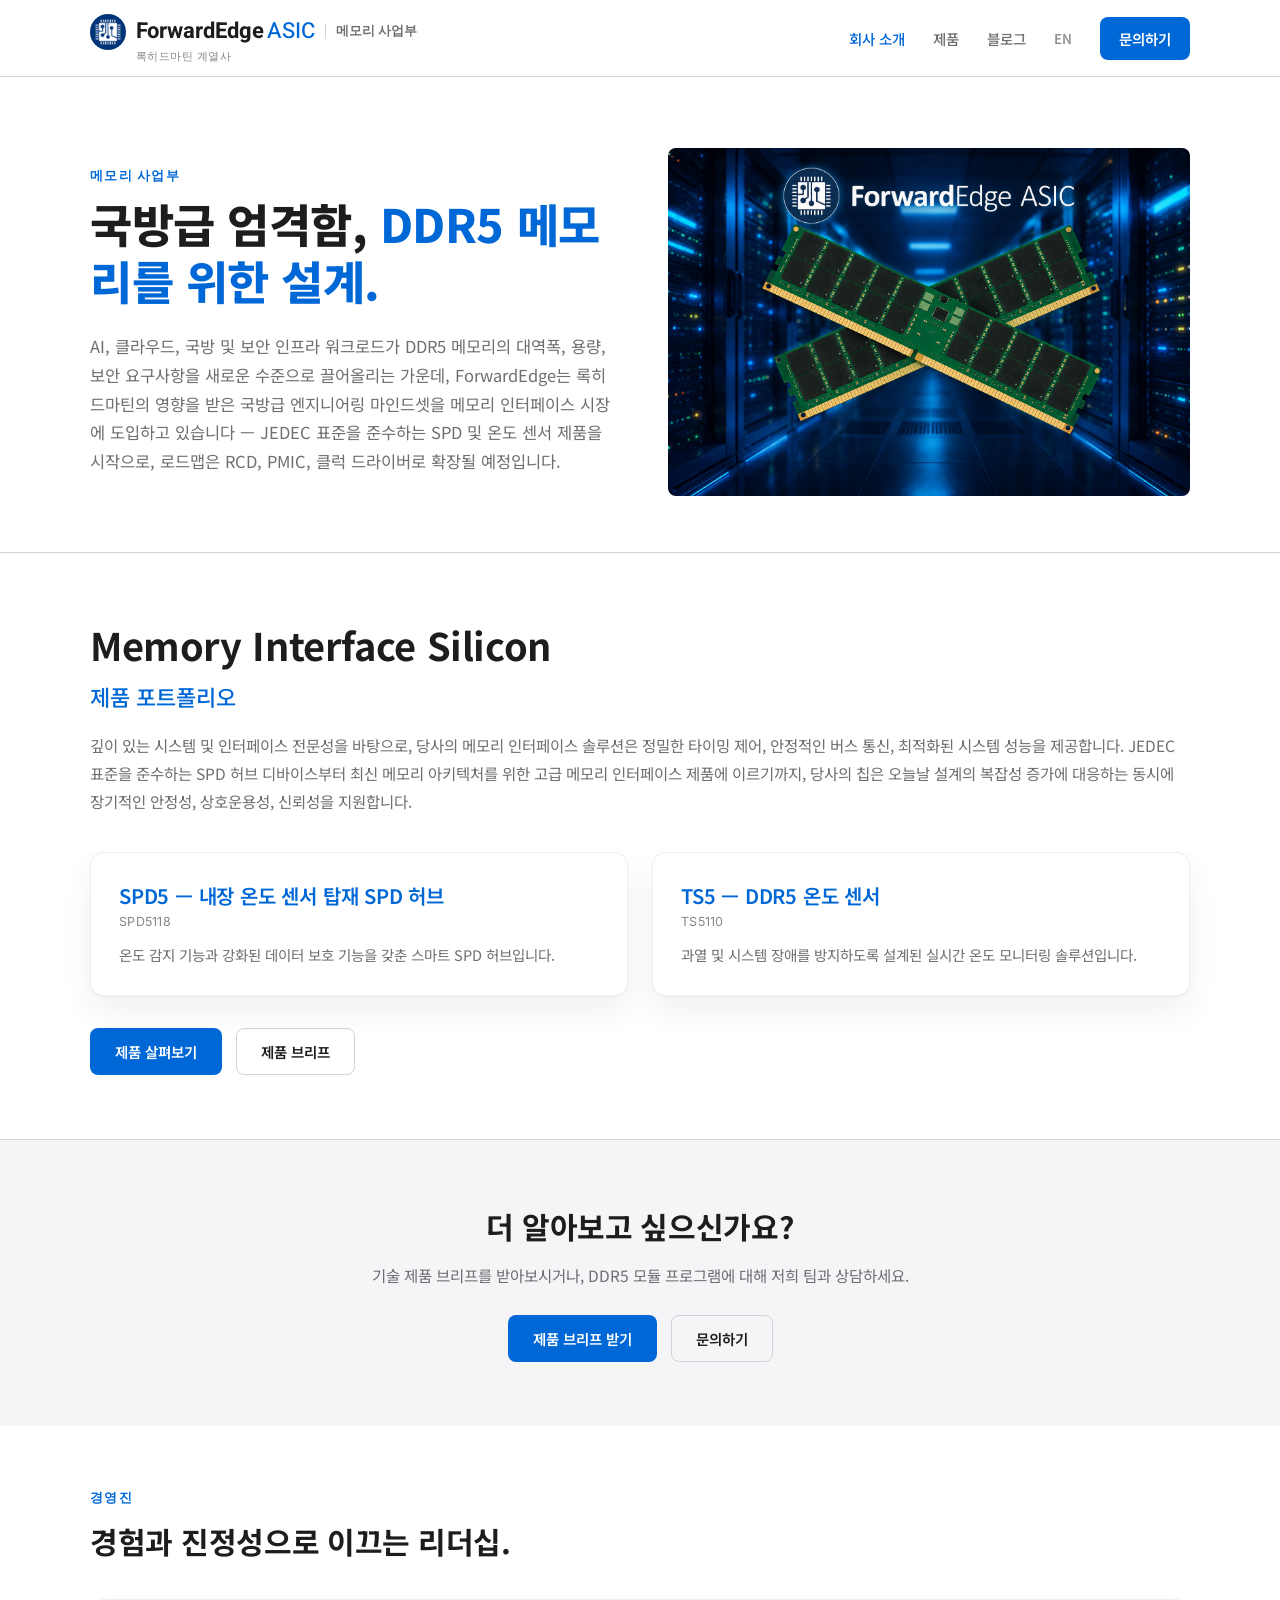
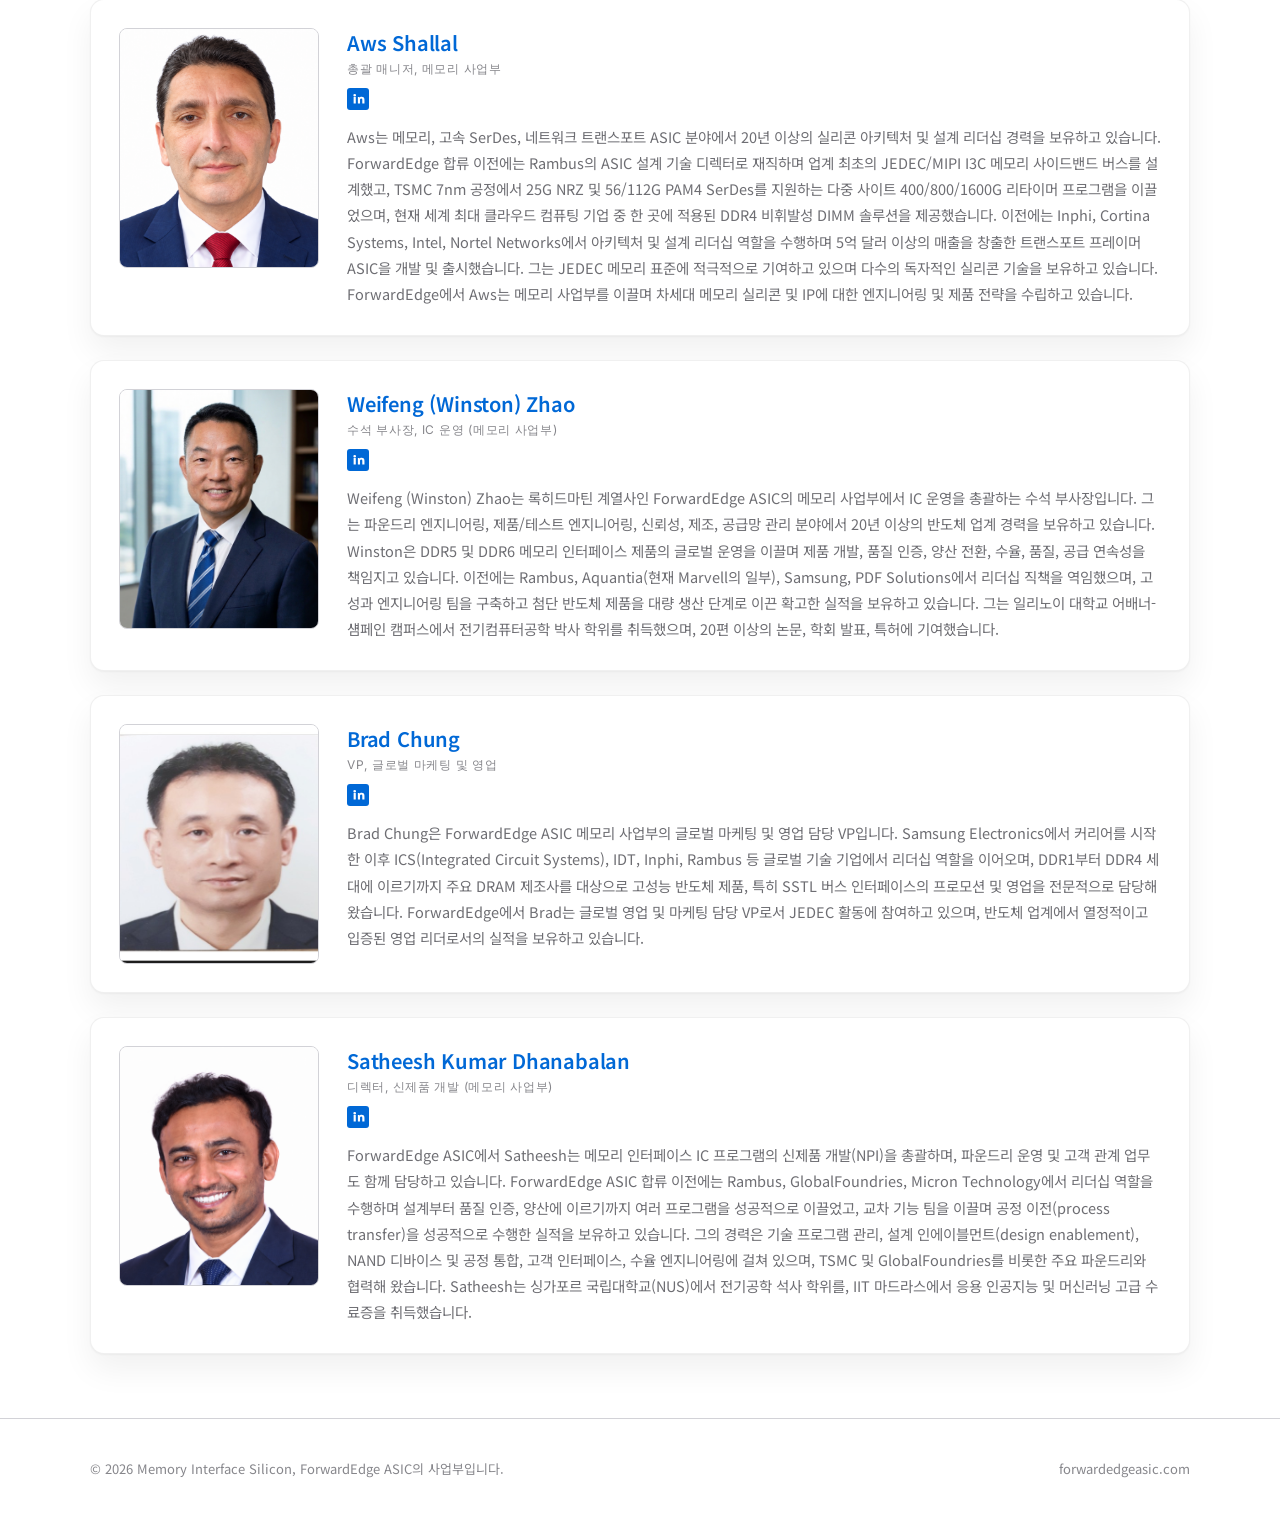
==== ko/index.html @ 0999d866 "Add files via upload" ====
<!DOCTYPE html>
<html lang="ko">
<head>
<meta charset="UTF-8">
<meta name="viewport" content="width=device-width, initial-scale=1.0">
<title>ForwardEdge ASIC — DDR5 메모리 인터페이스 실리콘</title>
<link rel="preconnect" href="https://fonts.googleapis.com">
<link rel="preconnect" href="https://fonts.gstatic.com" crossorigin>
<link href="https://fonts.googleapis.com/css2?family=Inter:wght@400;500;600;700;800&family=Heebo:wght@500;700&family=Noto+Sans+KR:wght@400;500;600;700;800&display=swap" rel="stylesheet">
<link rel="icon" type="image/png" href="../assets/img/fea-logo.png">
<link rel="stylesheet" href="../assets/css/style.css">
</head>
<body>

<header class="site-header">
  <div class="container">
    <div class="brand">
      <div class="brand-row">
        <a href="https://forwardedgeasic.com/" class="brand-link" target="_blank" rel="noopener">
          <img src="../assets/img/fea-logo.png" alt="ForwardEdge ASIC">
          <span class="brand-name"><span class="fw">ForwardEdge</span><span class="asic">ASIC</span></span>
        </a>
        <span class="brand-division">메모리 사업부</span>
      </div>
      <span class="brand-tag">록히드마틴 계열사</span>
    </div>
    <nav class="nav-desktop">
      <a href="index.html" class="active">회사 소개</a>
      <a href="products.html">제품</a>
      <a href="blogs.html">블로그</a>
      <a href="../index.html" style="color: var(--text-faint); font-size: 13.5px;">EN</a>
      <a href="contact.html" class="btn btn-primary" style="padding:10px 18px;">문의하기</a>
    </nav>
    <button class="nav-toggle" aria-label="Toggle menu">
      <svg width="20" height="20" viewBox="0 0 24 24" fill="none" stroke="currentColor" stroke-width="2" stroke-linecap="round" stroke-linejoin="round"><path d="M4 7h16M4 12h16M4 17h16"></path></svg>
    </button>
  </div>
  <div class="nav-mobile-panel">
    <a href="index.html" class="nav-mobile-link">회사 소개</a>
    <a href="products.html" class="nav-mobile-link">제품</a>
    <a href="blogs.html" class="nav-mobile-link">블로그</a>
    <a href="../index.html" class="nav-mobile-link">EN</a>
    <a href="contact.html" class="btn btn-primary" style="margin-top:14px; justify-content:center;">문의하기</a>
  </div>
</header>
<div class="header-spacer"></div>

<section class="hero-dotgrid" style="padding: 72px 0 56px; border-bottom: 1px solid var(--border);">
  <div class="container two-col" style="align-items: center;">
    <div>
      <div class="eyebrow">메모리 사업부</div>
      <h1 style="font-size: clamp(32px, 4.4vw, 46px); line-height: 1.25; font-weight: 800; margin-top: 10px;">국방급 엄격함, <span style="color: var(--accent);">DDR5 메모리를 위한 설계.</span></h1>
      <p style="margin-top: 22px; font-size: 16.5px; line-height: 1.75; color: var(--text-dim);">
        AI, 클라우드, 국방 및 보안 인프라 워크로드가 DDR5 메모리의 대역폭, 용량, 보안 요구사항을 새로운 수준으로 끌어올리는 가운데, ForwardEdge는 록히드마틴의 영향을 받은 국방급 엔지니어링 마인드셋을 메모리 인터페이스 시장에 도입하고 있습니다 — JEDEC 표준을 준수하는 SPD 및 온도 센서 제품을 시작으로, 로드맵은 RCD, PMIC, 클럭 드라이버로 확장될 예정입니다.
      </p>
    </div>
    <div style="display: flex; justify-content: center;">
      <img src="../assets/img/home-hero.png" alt="ForwardEdge ASIC DDR5 RDIMM 메모리 모듈" style="width: 100%; max-height: 380px; object-fit: contain; border-radius: 8px;">
    </div>
  </div>
</section>

<section style="padding: 64px 0; border-bottom: 1px solid var(--border);">
  <div class="container">
    <h2 style="font-size: clamp(28px, 3.6vw, 38px); font-weight: 700;">Memory Interface Silicon</h2>
    <div style="margin-top: 8px; font-size: 22px; font-weight: 500; color: var(--accent);">제품 포트폴리오</div>
    <p style="margin-top: 20px; font-size: 15.5px; line-height: 1.8; color: var(--text-dim);">
      깊이 있는 시스템 및 인터페이스 전문성을 바탕으로, 당사의 메모리 인터페이스 솔루션은 정밀한 타이밍 제어, 안정적인 버스 통신, 최적화된 시스템 성능을 제공합니다. JEDEC 표준을 준수하는 SPD 허브 디바이스부터 최신 메모리 아키텍처를 위한 고급 메모리 인터페이스 제품에 이르기까지, 당사의 칩은 오늘날 설계의 복잡성 증가에 대응하는 동시에 장기적인 안정성, 상호운용성, 신뢰성을 지원합니다.
    </p>

    <div style="display: grid; grid-template-columns: repeat(auto-fit, minmax(min(360px, 100%), 1fr)); gap: 24px; margin-top: 36px;">
      <div class="card card-hover reveal" style="overflow: hidden; display: flex; flex-direction: column;">
        <div style="padding: 28px; display: flex; flex-direction: column; flex-grow: 1;">
          <h3 style="font-size: 20px; font-weight: 600;"><a href="spd5.html" class="table-link">SPD5 — 내장 온도 센서 탑재 SPD 허브</a></h3>
          <span class="mono" style="font-size: 12.5px; color: var(--text-faint); margin-top: 4px;">SPD5118</span>
          <p style="margin-top: 14px; font-size: 14.5px; line-height: 1.7; color: var(--text-dim);">온도 감지 기능과 강화된 데이터 보호 기능을 갖춘 스마트 SPD 허브입니다.</p>
        </div>
      </div>
      <div class="card card-hover reveal" style="overflow: hidden; display: flex; flex-direction: column;">
        <div style="padding: 28px; display: flex; flex-direction: column; flex-grow: 1;">
          <h3 style="font-size: 20px; font-weight: 600;"><a href="ts5.html" class="table-link">TS5 — DDR5 온도 센서</a></h3>
          <span class="mono" style="font-size: 12.5px; color: var(--text-faint); margin-top: 4px;">TS5110</span>
          <p style="margin-top: 14px; font-size: 14.5px; line-height: 1.7; color: var(--text-dim);">과열 및 시스템 장애를 방지하도록 설계된 실시간 온도 모니터링 솔루션입니다.</p>
        </div>
      </div>
    </div>

    <div style="display: flex; gap: 14px; margin-top: 32px; flex-wrap: wrap;">
      <a href="products.html" class="btn btn-primary">제품 살펴보기</a>
      <a href="contact.html#brief" class="btn btn-ghost">제품 브리프</a>
    </div>
  </div>
</section>

<section style="padding: 64px 0; background: var(--bg-soft);">
  <div class="container reveal" style="text-align: center; max-width: 620px; margin: 0 auto;">
    <h2 style="font-size: clamp(24px, 3vw, 30px);">더 알아보고 싶으신가요?</h2>
    <p style="margin-top: 14px; font-size: 15.5px; line-height: 1.7; color: var(--text-dim);">기술 제품 브리프를 받아보시거나, DDR5 모듈 프로그램에 대해 저희 팀과 상담하세요.</p>
    <div style="display: flex; gap: 14px; margin-top: 26px; justify-content: center; flex-wrap: wrap;">
      <a href="contact.html#brief" class="btn btn-primary">제품 브리프 받기</a>
      <a href="contact.html" class="btn btn-ghost">문의하기</a>
    </div>
  </div>
</section>

<section style="padding: 64px 0;">
  <div class="container">
    <div class="eyebrow">경영진</div>
    <h2 style="font-size: clamp(24px, 3vw, 30px); margin-top: 12px;">경험과 진정성으로 이끄는 리더십.</h2>

    <div style="display: flex; flex-direction: column; gap: 24px; margin-top: 36px;">

      <div class="card reveal leader-card" style="padding: 28px;">
        <div class="leader-photo" style="border-radius: 8px; overflow: hidden; background: var(--bg-soft); border: 1px solid var(--border);">
          <img src="../assets/img/leader-aws-shallal.png" alt="Aws Shallal" style="width: 100%; height: 100%; object-fit: cover; display: block;">
        </div>
        <div>
          <h3 style="font-size: 20px; font-weight: 600; color: var(--accent);">Aws Shallal</h3>
          <div class="mono" style="margin-top: 4px; font-size: 12px; text-transform: uppercase; letter-spacing: 0.06em; color: var(--text-faint);">총괄 매니저, 메모리 사업부</div>
          <a href="https://www.linkedin.com/in/aws-shallal/" target="_blank" rel="noopener" aria-label="LinkedIn" style="display: inline-flex; align-items: center; justify-content: center; width: 22px; height: 22px; margin-top: 10px; background: var(--accent); border-radius: 3px; color: #fff;">
            <svg width="13" height="13" viewBox="0 0 24 24" fill="currentColor"><path d="M4.98 3.5a2.5 2.5 0 1 1 0 5 2.5 2.5 0 0 1 0-5ZM3 9h4v12H3V9Zm7 0h3.8v1.64h.05c.53-1 1.83-2.05 3.77-2.05C21.7 8.59 23 10.9 23 14.34V21h-4v-5.8c0-1.38-.02-3.16-1.93-3.16-1.93 0-2.23 1.5-2.23 3.06V21h-4V9Z"></path></svg>
          </a>
          <p style="margin-top: 14px; font-size: 14.5px; line-height: 1.8; color: var(--text-dim);">Aws는 메모리, 고속 SerDes, 네트워크 트랜스포트 ASIC 분야에서 20년 이상의 실리콘 아키텍처 및 설계 리더십 경력을 보유하고 있습니다. ForwardEdge 합류 이전에는 Rambus의 ASIC 설계 기술 디렉터로 재직하며 업계 최초의 JEDEC/MIPI I3C 메모리 사이드밴드 버스를 설계했고, TSMC 7nm 공정에서 25G NRZ 및 56/112G PAM4 SerDes를 지원하는 다중 사이트 400/800/1600G 리타이머 프로그램을 이끌었으며, 현재 세계 최대 클라우드 컴퓨팅 기업 중 한 곳에 적용된 DDR4 비휘발성 DIMM 솔루션을 제공했습니다. 이전에는 Inphi, Cortina Systems, Intel, Nortel Networks에서 아키텍처 및 설계 리더십 역할을 수행하며 5억 달러 이상의 매출을 창출한 트랜스포트 프레이머 ASIC을 개발 및 출시했습니다. 그는 JEDEC 메모리 표준에 적극적으로 기여하고 있으며 다수의 독자적인 실리콘 기술을 보유하고 있습니다. ForwardEdge에서 Aws는 메모리 사업부를 이끌며 차세대 메모리 실리콘 및 IP에 대한 엔지니어링 및 제품 전략을 수립하고 있습니다.</p>
        </div>
      </div>

      <div class="card reveal leader-card" style="padding: 28px;">
        <div class="leader-photo" style="border-radius: 8px; overflow: hidden; background: var(--bg-soft); border: 1px solid var(--border);">
          <img src="../assets/img/leader-weifeng-zhao.jpg" alt="Weifeng (Winston) Zhao" style="width: 100%; height: 100%; object-fit: cover; display: block;">
        </div>
        <div>
          <h3 style="font-size: 20px; font-weight: 600; color: var(--accent);">Weifeng (Winston) Zhao</h3>
          <div class="mono" style="margin-top: 4px; font-size: 12px; text-transform: uppercase; letter-spacing: 0.06em; color: var(--text-faint);">수석 부사장, IC 운영 (메모리 사업부)</div>
          <a href="https://www.linkedin.com/in/weifeng-winston-zhao-phd-5a2a066/" target="_blank" rel="noopener" aria-label="LinkedIn" style="display: inline-flex; align-items: center; justify-content: center; width: 22px; height: 22px; margin-top: 10px; background: var(--accent); border-radius: 3px; color: #fff;">
            <svg width="13" height="13" viewBox="0 0 24 24" fill="currentColor"><path d="M4.98 3.5a2.5 2.5 0 1 1 0 5 2.5 2.5 0 0 1 0-5ZM3 9h4v12H3V9Zm7 0h3.8v1.64h.05c.53-1 1.83-2.05 3.77-2.05C21.7 8.59 23 10.9 23 14.34V21h-4v-5.8c0-1.38-.02-3.16-1.93-3.16-1.93 0-2.23 1.5-2.23 3.06V21h-4V9Z"></path></svg>
          </a>
          <p style="margin-top: 14px; font-size: 14.5px; line-height: 1.8; color: var(--text-dim);">Weifeng (Winston) Zhao는 록히드마틴 계열사인 ForwardEdge ASIC의 메모리 사업부에서 IC 운영을 총괄하는 수석 부사장입니다. 그는 파운드리 엔지니어링, 제품/테스트 엔지니어링, 신뢰성, 제조, 공급망 관리 분야에서 20년 이상의 반도체 업계 경력을 보유하고 있습니다. Winston은 DDR5 및 DDR6 메모리 인터페이스 제품의 글로벌 운영을 이끌며 제품 개발, 품질 인증, 양산 전환, 수율, 품질, 공급 연속성을 책임지고 있습니다. 이전에는 Rambus, Aquantia(현재 Marvell의 일부), Samsung, PDF Solutions에서 리더십 직책을 역임했으며, 고성과 엔지니어링 팀을 구축하고 첨단 반도체 제품을 대량 생산 단계로 이끈 확고한 실적을 보유하고 있습니다. 그는 일리노이 대학교 어배너-섐페인 캠퍼스에서 전기컴퓨터공학 박사 학위를 취득했으며, 20편 이상의 논문, 학회 발표, 특허에 기여했습니다.</p>
        </div>
      </div>

      <div class="card reveal leader-card" style="padding: 28px;">
        <div class="leader-photo" style="border-radius: 8px; overflow: hidden; background: var(--bg-soft); border: 1px solid var(--border);">
          <img src="../assets/img/leader-brad-chung.jpg" alt="Brad Chung" style="width: 100%; height: 100%; object-fit: cover; display: block;">
        </div>
        <div>
          <h3 style="font-size: 20px; font-weight: 600; color: var(--accent);">Brad Chung</h3>
          <div class="mono" style="margin-top: 4px; font-size: 12px; text-transform: uppercase; letter-spacing: 0.06em; color: var(--text-faint);">VP, 글로벌 마케팅 및 영업</div>
          <a href="#" aria-label="LinkedIn" style="display: inline-flex; align-items: center; justify-content: center; width: 22px; height: 22px; margin-top: 10px; background: var(--accent); border-radius: 3px; color: #fff;">
            <svg width="13" height="13" viewBox="0 0 24 24" fill="currentColor"><path d="M4.98 3.5a2.5 2.5 0 1 1 0 5 2.5 2.5 0 0 1 0-5ZM3 9h4v12H3V9Zm7 0h3.8v1.64h.05c.53-1 1.83-2.05 3.77-2.05C21.7 8.59 23 10.9 23 14.34V21h-4v-5.8c0-1.38-.02-3.16-1.93-3.16-1.93 0-2.23 1.5-2.23 3.06V21h-4V9Z"></path></svg>
          </a>
          <p style="margin-top: 14px; font-size: 14.5px; line-height: 1.8; color: var(--text-dim);">Brad Chung은 ForwardEdge ASIC 메모리 사업부의 글로벌 마케팅 및 영업 담당 VP입니다. Samsung Electronics에서 커리어를 시작한 이후 ICS(Integrated Circuit Systems), IDT, Inphi, Rambus 등 글로벌 기술 기업에서 리더십 역할을 이어오며, DDR1부터 DDR4 세대에 이르기까지 주요 DRAM 제조사를 대상으로 고성능 반도체 제품, 특히 SSTL 버스 인터페이스의 프로모션 및 영업을 전문적으로 담당해 왔습니다. ForwardEdge에서 Brad는 글로벌 영업 및 마케팅 담당 VP로서 JEDEC 활동에 참여하고 있으며, 반도체 업계에서 열정적이고 입증된 영업 리더로서의 실적을 보유하고 있습니다.</p>
        </div>
      </div>

      <div class="card reveal leader-card" style="padding: 28px;">
        <div class="leader-photo" style="border-radius: 8px; overflow: hidden; background: var(--bg-soft); border: 1px solid var(--border);">
          <img src="../assets/img/leader-satheesh-dhanabalan.png" alt="Satheesh Kumar Dhanabalan" style="width: 100%; height: 100%; object-fit: cover; display: block;">
        </div>
        <div>
          <h3 style="font-size: 20px; font-weight: 600; color: var(--accent);">Satheesh Kumar Dhanabalan</h3>
          <div class="mono" style="margin-top: 4px; font-size: 12px; text-transform: uppercase; letter-spacing: 0.06em; color: var(--text-faint);">디렉터, 신제품 개발 (메모리 사업부)</div>
          <a href="https://www.linkedin.com/in/satheeshkumar-dhanabalan-pmp-05179819/" target="_blank" rel="noopener" aria-label="LinkedIn" style="display: inline-flex; align-items: center; justify-content: center; width: 22px; height: 22px; margin-top: 10px; background: var(--accent); border-radius: 3px; color: #fff;">
            <svg width="13" height="13" viewBox="0 0 24 24" fill="currentColor"><path d="M4.98 3.5a2.5 2.5 0 1 1 0 5 2.5 2.5 0 0 1 0-5ZM3 9h4v12H3V9Zm7 0h3.8v1.64h.05c.53-1 1.83-2.05 3.77-2.05C21.7 8.59 23 10.9 23 14.34V21h-4v-5.8c0-1.38-.02-3.16-1.93-3.16-1.93 0-2.23 1.5-2.23 3.06V21h-4V9Z"></path></svg>
          </a>
          <p style="margin-top: 14px; font-size: 14.5px; line-height: 1.8; color: var(--text-dim);">ForwardEdge ASIC에서 Satheesh는 메모리 인터페이스 IC 프로그램의 신제품 개발(NPI)을 총괄하며, 파운드리 운영 및 고객 관계 업무도 함께 담당하고 있습니다. ForwardEdge ASIC 합류 이전에는 Rambus, GlobalFoundries, Micron Technology에서 리더십 역할을 수행하며 설계부터 품질 인증, 양산에 이르기까지 여러 프로그램을 성공적으로 이끌었고, 교차 기능 팀을 이끌며 공정 이전(process transfer)을 성공적으로 수행한 실적을 보유하고 있습니다. 그의 경력은 기술 프로그램 관리, 설계 인에이블먼트(design enablement), NAND 디바이스 및 공정 통합, 고객 인터페이스, 수율 엔지니어링에 걸쳐 있으며, TSMC 및 GlobalFoundries를 비롯한 주요 파운드리와 협력해 왔습니다. Satheesh는 싱가포르 국립대학교(NUS)에서 전기공학 석사 학위를, IIT 마드라스에서 응용 인공지능 및 머신러닝 고급 수료증을 취득했습니다.</p>
        </div>
      </div>

    </div>
  </div>
</section>

<footer class="site-footer">
  <div class="container">
    <span class="footer-fine">© 2026 Memory Interface Silicon, ForwardEdge ASIC의 사업부입니다.</span>
    <a href="https://forwardedgeasic.com/" class="footer-fine">forwardedgeasic.com</a>
  </div>
</footer>
<script src="../assets/js/main.js"></script>
</body>
</html>
---- assets/css/style.css ----
:root {
  --bg: #FFFFFF;
  --bg-soft: #F5F5F7;
  --surface: #FFFFFF;
  --surface-2: #F5F5F7;
  --border: #D2D2D7;
  --text: #1D1D1F;
  --text-dim: #6E6E73;
  --text-faint: #86868B;
  --accent: #0068D6;
  --accent-strong: #0051A8;
  --accent-ink: #FFFFFF;
  --warm: #B5541E;
  --header-height: 76px;
}

* { box-sizing: border-box; }

body {
  margin: 0;
  background: var(--bg);
  color: var(--text);
  font-family: 'Inter', system-ui, -apple-system, sans-serif;
  -webkit-font-smoothing: antialiased;
}

h1, h2, h3, h4 { font-family: 'Inter', system-ui, sans-serif; font-weight: 700; margin: 0; letter-spacing: -0.02em; }

/* Korean pages (html[lang="ko"]) swap in Noto Sans KR, which Inter doesn't cover */
html[lang="ko"] body { font-family: 'Noto Sans KR', 'Inter', system-ui, -apple-system, sans-serif; }
html[lang="ko"] h1, html[lang="ko"] h2, html[lang="ko"] h3, html[lang="ko"] h4 { font-family: 'Noto Sans KR', 'Inter', system-ui, sans-serif; letter-spacing: -0.01em; }
p { margin: 0; }
a { color: var(--accent); text-decoration: none; }
a:hover { color: var(--accent-strong); }
img { max-width: 100%; }

.mono { font-family: 'Inter', system-ui, sans-serif; letter-spacing: 0.02em; }
.container { max-width: 1180px; margin: 0 auto; padding: 0 clamp(20px, 4vw, 40px); }
section { position: relative; }
.eyebrow { font-family: 'Inter', system-ui, sans-serif; font-weight: 600; font-size: 12.5px; letter-spacing: 0.1em; text-transform: uppercase; color: var(--accent); }

.btn { display: inline-flex; align-items: center; gap: 8px; padding: 12px 24px; border-radius: 8px; font-size: 14.5px; font-weight: 600; cursor: pointer; border: 1px solid transparent; white-space: nowrap; transition: background-color 0.2s ease, color 0.2s ease, border-color 0.2s ease, transform 0.15s ease, box-shadow 0.2s ease; }
.btn:active { transform: scale(0.97); }
.btn-primary { background: var(--accent); color: var(--accent-ink); }
.btn-primary:hover { background: var(--accent-strong); color: var(--accent-ink); box-shadow: 0 6px 16px rgba(0, 104, 214, 0.25); }
.btn-ghost { background: transparent; color: var(--text); border-color: var(--border); }
.btn-ghost:hover { border-color: var(--accent); color: var(--accent); }
.icon-badge { display: flex; align-items: center; justify-content: center; width: 44px; height: 44px; border-radius: 8px; background: var(--surface-2); color: var(--accent); flex-shrink: 0; }
.table-link { color: var(--accent); font-weight: 600; transition: color 0.15s ease; }
.table-link:hover { color: var(--accent-strong); text-decoration: underline; }
.doc-placeholder { display: inline-flex; align-items: center; gap: 6px; font-size: 13px; color: var(--text-faint); }

/* Card surface — soft shadow instead of a flat border, for product cards, forms, panels */
.card {
  background: var(--surface);
  border: 1px solid rgba(0, 0, 0, 0.06);
  border-radius: 14px;
  box-shadow: 0 1px 2px rgba(0, 0, 0, 0.04), 0 16px 32px rgba(0, 0, 0, 0.06);
  transition: transform 0.25s ease, box-shadow 0.25s ease;
}
.card-hover:hover {
  transform: translateY(-4px);
  box-shadow: 0 4px 10px rgba(0, 0, 0, 0.05), 0 24px 48px rgba(0, 0, 0, 0.09);
}

/* Scroll-reveal */
/* .reveal elements are fully visible by default (fail-safe). Only when main.js successfully
   runs does it add .reveal-armed right before observing — that's what triggers the hide/reveal
   animation. If JS never loads or errors, content just stays visible instead of stuck at opacity:0. */
.reveal.reveal-armed { opacity: 0; transform: translateY(18px); transition: opacity 0.7s ease, transform 0.7s ease; }
.reveal.reveal-armed.is-visible { opacity: 1; transform: translateY(0); }

@media (prefers-reduced-motion: reduce) {
  .reveal { opacity: 1; transform: none; transition: none; }
  .btn, .card, .table-link, .nav-desktop a { transition: none; }
}

/* Header */
.site-header {
  position: fixed; top: 0; left: 0; right: 0; z-index: 50;
  background: rgba(255, 255, 255, 0.85);
  backdrop-filter: blur(10px);
  border-bottom: 1px solid var(--border);
}
.site-header .container { display: flex; align-items: center; justify-content: space-between; height: var(--header-height); gap: 24px; }
.brand { display: flex; flex-direction: column; line-height: 1.15; }
.brand-row { display: flex; align-items: center; gap: 10px; }
.brand-link { display: flex; align-items: center; gap: 10px; }
.brand-link img { width: 36px; height: 36px; border-radius: 50%; flex-shrink: 0; display: block; }
.brand-name { font-family: 'Heebo', sans-serif; font-size: 22px; }
.brand-name .fw { font-weight: 700; color: var(--text); }
.brand-name .asic { font-weight: 500; color: var(--accent); margin-left: 3px; }
.brand-division { font-family: 'Inter', sans-serif; font-weight: 600; font-size: 12.5px; color: var(--text-dim); padding-left: 10px; border-left: 1px solid var(--border); white-space: nowrap; }
.brand-tag { margin-left: 46px; font-family: 'Inter', sans-serif; font-weight: 500; font-size: 11px; color: var(--text-faint); letter-spacing: 0.04em; }

.nav-desktop { display: flex; align-items: center; gap: 28px; flex-wrap: wrap; }
.nav-desktop a:not(.btn) { color: var(--text-dim); font-size: 14.5px; font-weight: 500; transition: color 0.15s ease; }
.nav-desktop a.active:not(.btn) { color: var(--accent); }
.nav-desktop a:hover:not(.btn) { color: var(--accent); }

.nav-toggle { display: none; background: none; border: 1px solid var(--border); border-radius: 4px; padding: 8px; cursor: pointer; color: var(--text); align-items: center; justify-content: center; }
.nav-mobile-panel {
  display: none; position: absolute; top: var(--header-height); left: 0; right: 0;
  border-top: 1px solid var(--border); background: var(--bg);
  padding: 8px clamp(20px, 4vw, 40px) 20px; flex-direction: column; gap: 4px;
  box-shadow: 0 12px 24px rgba(0, 0, 0, 0.08);
  max-height: calc(100vh - 76px); overflow-y: auto;
}
.nav-mobile-panel.open { display: flex; }
.nav-mobile-link { color: var(--text-dim); font-size: 15px; font-weight: 500; padding: 12px 4px; border-bottom: 1px solid var(--border); display: block; }

@media (max-width: 760px) {
  .nav-desktop { display: none; }
  .nav-toggle { display: flex; }
}

.header-spacer { height: var(--header-height); }

/* Grids */
.two-col { display: grid; grid-template-columns: minmax(0, 1fr) minmax(0, 1fr); gap: 56px; }
.two-col-form { display: grid; grid-template-columns: minmax(0, 0.85fr) minmax(0, 1.15fr); gap: 56px; }
.field-row { display: grid; grid-template-columns: 1fr 1fr; gap: 16px; }
@media (max-width: 700px) {
  .two-col, .two-col-form, .field-row { grid-template-columns: 1fr; }
}

/* Forms */
.field { display: flex; flex-direction: column; gap: 6px; }
.field label { font-size: 13px; color: var(--text-faint); }
.field input, .field select, .field textarea {
  background: var(--bg-soft); border: 1px solid var(--border); border-radius: 8px;
  padding: 11px 14px; color: var(--text); font-family: inherit; font-size: 14px;
}
.checkbox-row { display: flex; align-items: flex-start; gap: 10px; font-size: 12.5px; color: var(--text-faint); line-height: 1.5; }

/* Footer */
.site-footer { border-top: 1px solid var(--border); padding: 40px 0; }
.site-footer .container { display: flex; justify-content: space-between; align-items: center; flex-wrap: wrap; gap: 16px; }
.footer-fine { font-size: 13px; color: var(--text-faint); }

/* Utility */
.hero-dotgrid {
  background: var(--bg);
}

/* Stats dashboard — flex-wrap so an incomplete last row centers instead of left-aligning */
.stats-grid {
  display: flex;
  flex-wrap: wrap;
  justify-content: center;
  gap: 16px;
}
.stat-tile {
  flex: 1 1 calc(25% - 12px);
  min-width: 200px;
  background: var(--surface);
  border: 1px solid rgba(0, 0, 0, 0.06);
  border-radius: 14px;
  box-shadow: 0 1px 2px rgba(0, 0, 0, 0.04), 0 12px 24px rgba(0, 0, 0, 0.05);
  padding: 28px 22px;
  text-align: center;
}
@media (max-width: 900px) {
  .stat-tile { flex-basis: calc(50% - 8px); }
}
@media (max-width: 480px) {
  .stat-tile { flex-basis: 100%; }
}
.stats-grid.cols-3 .stat-tile { flex-basis: calc(33.333% - 11px); }
@media (max-width: 900px) {
  .stats-grid.cols-3 .stat-tile { flex-basis: calc(50% - 8px); }
}
@media (max-width: 480px) {
  .stats-grid.cols-3 .stat-tile { flex-basis: 100%; }
}
.stats-grid.cols-2 .stat-tile { flex-basis: calc(50% - 8px); }
@media (max-width: 480px) {
  .stats-grid.cols-2 .stat-tile { flex-basis: 100%; }
}

/* Leadership bio cards — photo + text side by side, stacking on narrow screens */
.leader-card { display: grid; grid-template-columns: 200px 1fr; gap: 28px; align-items: start; }
.leader-photo { width: 200px; height: 240px; }
@media (max-width: 600px) {
  .leader-card { grid-template-columns: 1fr; }
  .leader-photo { width: 100%; height: 220px; }
}
.stat-tile.stat-highlight {
  background: var(--accent);
  border-color: var(--accent);
}
.stat-number {
  font-family: 'Inter', system-ui, sans-serif;
  font-weight: 800;
  font-size: clamp(28px, 3.2vw, 38px);
  letter-spacing: -0.02em;
  color: var(--accent);
  line-height: 1.1;
}
.stat-tile.stat-highlight .stat-number { color: var(--accent-ink); }
.stat-label {
  margin-top: 8px;
  font-size: 13.5px;
  line-height: 1.4;
  color: var(--text-dim);
}
.stat-tile.stat-highlight .stat-label { color: rgba(255, 255, 255, 0.88); }

/* Brand loop — stats take the spotlight one at a time, then dissolve into the logo, on repeat */
.brand-loop {
  position: relative;
  width: 100%;
  max-width: 420px;
  height: 240px;
  margin: 32px auto 0;
}
.loop-tile, .loop-logo, .loop-glow {
  position: absolute;
  top: 50%;
  left: 50%;
  opacity: 0;
}
.loop-tile {
  width: 240px;
  padding: 22px 18px;
  border-radius: 16px;
  text-align: center;
  color: #fff;
  box-shadow: 0 16px 32px rgba(0, 0, 0, 0.16);
  animation-duration: 14s;
  animation-iteration-count: infinite;
  animation-timing-function: linear;
}
.loop-tile .stat-number { color: #fff; }
.loop-tile .stat-label { color: rgba(255, 255, 255, 0.9); }
.loop-tile-1 { background: #0068D6; animation-name: loopTile1; }
.loop-tile-2 { background: #12A594; animation-name: loopTile2; }
.loop-tile-3 { background: #F0A030; animation-name: loopTile3; }
.loop-tile-4 { background: #8358E8; animation-name: loopTile4; }
.loop-tile-5 { background: #E85385; animation-name: loopTile5; }
.loop-tile-6 { background: #2F9E44; animation-name: loopTile6; }
.loop-tile-7 { background: #4C5FD9; animation-name: loopTile7; }
.loop-tile-8 { background: #E8763A; animation-name: loopTile8; }

.loop-glow {
  width: 140px;
  height: 140px;
  border-radius: 50%;
  background: radial-gradient(circle, var(--accent) 0%, transparent 70%);
  animation: loopGlow 14s linear infinite;
}
.loop-logo {
  width: 120px;
  height: 120px;
  animation: loopLogo 14s linear infinite;
}
.loop-logo img { width: 100%; height: 100%; border-radius: 50%; display: block; box-shadow: 0 10px 28px rgba(0, 0, 0, 0.18); }

/* 8 tiles + logo share the 14s cycle in equal ~11.11% slots */
@keyframes loopTile1 {
  0%      { opacity: 0; transform: translate(-50%, -50%) scale(0.7); }
  3%      { opacity: 1; transform: translate(-50%, -50%) scale(1.05); }
  6%      { opacity: 1; transform: translate(-50%, -50%) scale(1); }
  8.1%    { opacity: 1; transform: translate(-50%, -50%) scale(1); }
  11.11%  { opacity: 0; transform: translate(-50%, -50%) scale(0.8); }
  100%    { opacity: 0; transform: translate(-50%, -50%) scale(0.8); }
}
@keyframes loopTile2 {
  0%, 11.11% { opacity: 0; transform: translate(-50%, -50%) scale(0.7); }
  14.11%     { opacity: 1; transform: translate(-50%, -50%) scale(1.05); }
  17.11%     { opacity: 1; transform: translate(-50%, -50%) scale(1); }
  19.22%     { opacity: 1; transform: translate(-50%, -50%) scale(1); }
  22.22%     { opacity: 0; transform: translate(-50%, -50%) scale(0.8); }
  100%       { opacity: 0; transform: translate(-50%, -50%) scale(0.8); }
}
@keyframes loopTile3 {
  0%, 22.22% { opacity: 0; transform: translate(-50%, -50%) scale(0.7); }
  25.22%     { opacity: 1; transform: translate(-50%, -50%) scale(1.05); }
  28.22%     { opacity: 1; transform: translate(-50%, -50%) scale(1); }
  30.33%     { opacity: 1; transform: translate(-50%, -50%) scale(1); }
  33.33%     { opacity: 0; transform: translate(-50%, -50%) scale(0.8); }
  100%       { opacity: 0; transform: translate(-50%, -50%) scale(0.8); }
}
@keyframes loopTile4 {
  0%, 33.33% { opacity: 0; transform: translate(-50%, -50%) scale(0.7); }
  36.33%     { opacity: 1; transform: translate(-50%, -50%) scale(1.05); }
  39.33%     { opacity: 1; transform: translate(-50%, -50%) scale(1); }
  41.44%     { opacity: 1; transform: translate(-50%, -50%) scale(1); }
  44.44%     { opacity: 0; transform: translate(-50%, -50%) scale(0.8); }
  100%       { opacity: 0; transform: translate(-50%, -50%) scale(0.8); }
}
@keyframes loopTile5 {
  0%, 44.44% { opacity: 0; transform: translate(-50%, -50%) scale(0.7); }
  47.44%     { opacity: 1; transform: translate(-50%, -50%) scale(1.05); }
  50.44%     { opacity: 1; transform: translate(-50%, -50%) scale(1); }
  52.56%     { opacity: 1; transform: translate(-50%, -50%) scale(1); }
  55.56%     { opacity: 0; transform: translate(-50%, -50%) scale(0.8); }
  100%       { opacity: 0; transform: translate(-50%, -50%) scale(0.8); }
}
@keyframes loopTile6 {
  0%, 55.56% { opacity: 0; transform: translate(-50%, -50%) scale(0.7); }
  58.56%     { opacity: 1; transform: translate(-50%, -50%) scale(1.05); }
  61.56%     { opacity: 1; transform: translate(-50%, -50%) scale(1); }
  63.67%     { opacity: 1; transform: translate(-50%, -50%) scale(1); }
  66.67%     { opacity: 0; transform: translate(-50%, -50%) scale(0.8); }
  100%       { opacity: 0; transform: translate(-50%, -50%) scale(0.8); }
}
@keyframes loopTile7 {
  0%, 66.67% { opacity: 0; transform: translate(-50%, -50%) scale(0.7); }
  69.67%     { opacity: 1; transform: translate(-50%, -50%) scale(1.05); }
  72.67%     { opacity: 1; transform: translate(-50%, -50%) scale(1); }
  74.78%     { opacity: 1; transform: translate(-50%, -50%) scale(1); }
  77.78%     { opacity: 0; transform: translate(-50%, -50%) scale(0.8); }
  100%       { opacity: 0; transform: translate(-50%, -50%) scale(0.8); }
}
@keyframes loopTile8 {
  0%, 77.78% { opacity: 0; transform: translate(-50%, -50%) scale(0.7); }
  80.78%     { opacity: 1; transform: translate(-50%, -50%) scale(1.05); }
  83.78%     { opacity: 1; transform: translate(-50%, -50%) scale(1); }
  85.89%     { opacity: 1; transform: translate(-50%, -50%) scale(1); }
  88.89%     { opacity: 0; transform: translate(-50%, -50%) scale(0.8); }
  100%       { opacity: 0; transform: translate(-50%, -50%) scale(0.8); }
}
@keyframes loopLogo {
  0%, 88.89% { opacity: 0; transform: translate(-50%, -50%) scale(0.5); }
  92.89%     { opacity: 1; transform: translate(-50%, -50%) scale(1.15); }
  95.89%     { opacity: 1; transform: translate(-50%, -50%) scale(1); }
  98%        { opacity: 1; transform: translate(-50%, -50%) scale(1); }
  100%       { opacity: 0; transform: translate(-50%, -50%) scale(0.85); }
}
@keyframes loopGlow {
  0%, 88.89% { opacity: 0; transform: translate(-50%, -50%) scale(0.2); }
  91.89%     { opacity: 0.55; transform: translate(-50%, -50%) scale(1); }
  96%, 100%  { opacity: 0; transform: translate(-50%, -50%) scale(2.2); }
}

@media (prefers-reduced-motion: reduce) {
  .loop-tile, .loop-glow { display: none; }
  .loop-logo {
    opacity: 1;
    animation: none;
    transform: translate(-50%, -50%) scale(1);
  }
}
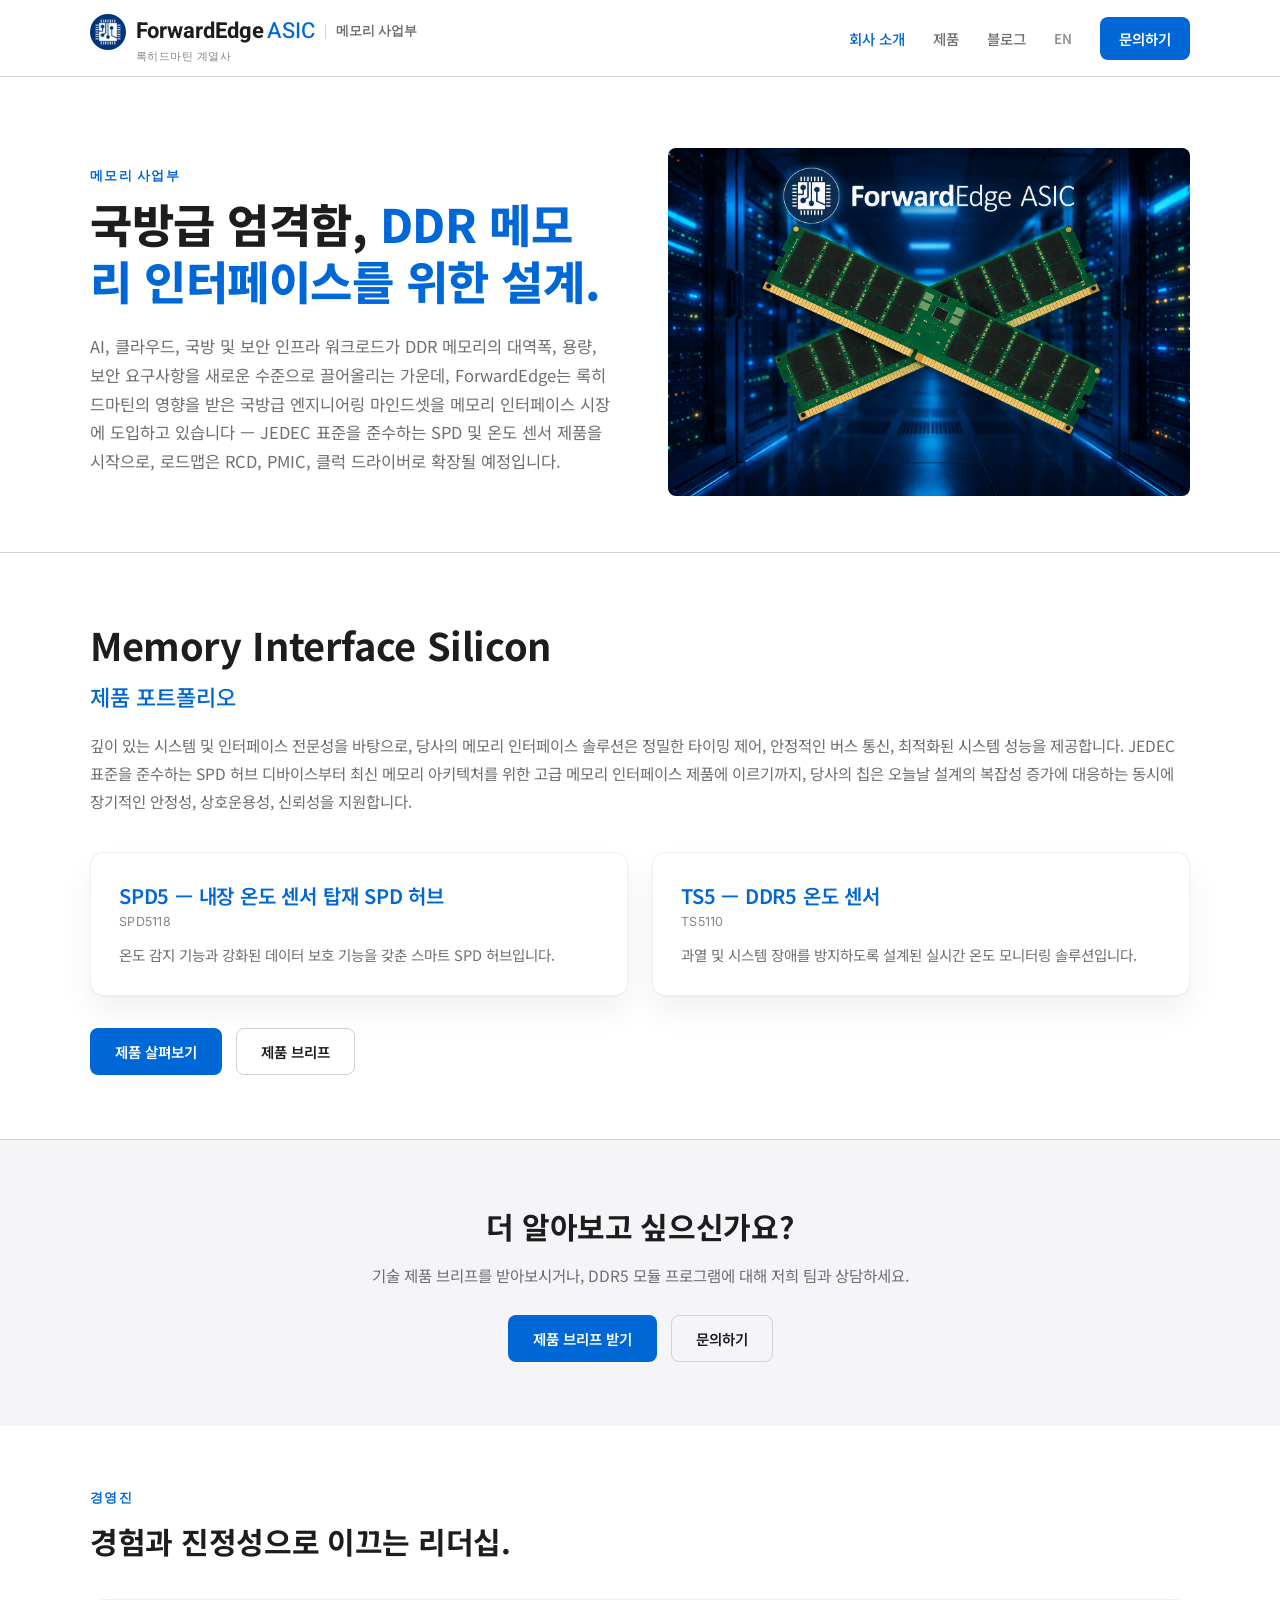
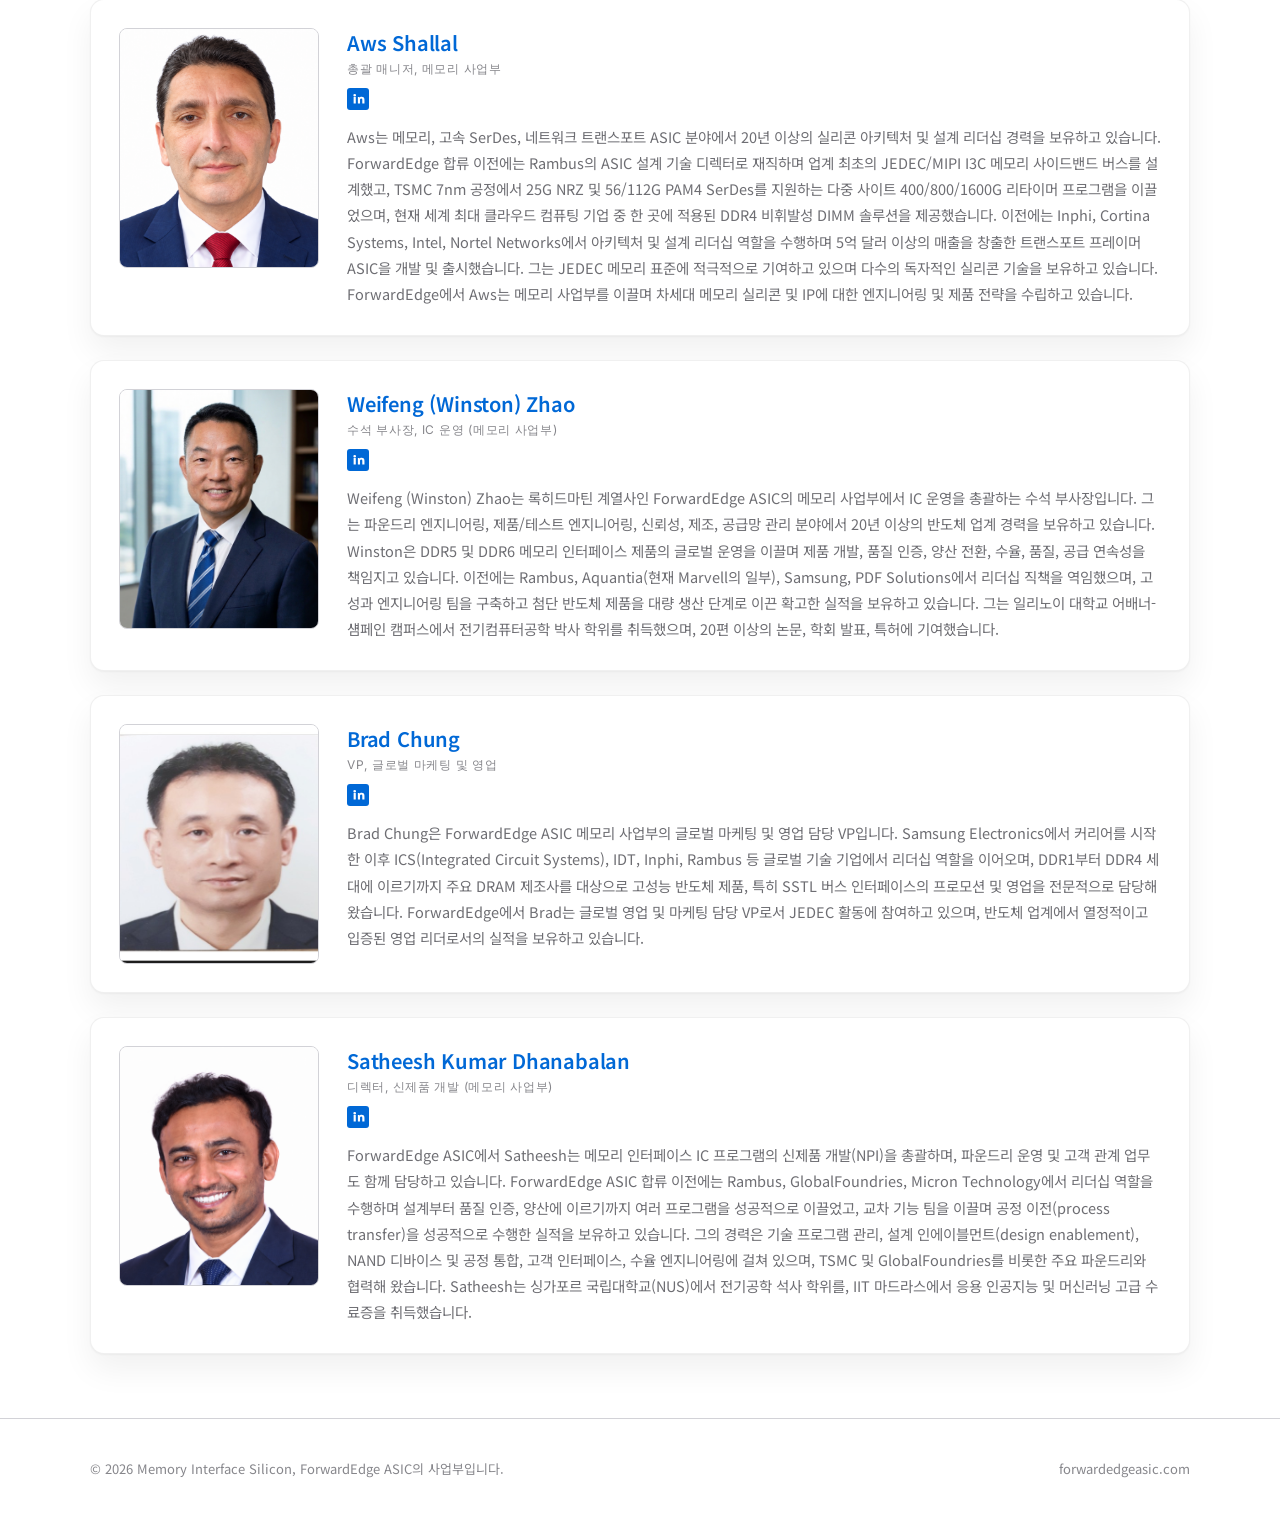
==== commit 1b9a45ab: "Add files via upload" ====
--- a/ko/index.html
+++ b/ko/index.html
@@ -49,9 +49,9 @@
   <div class="container two-col" style="align-items: center;">
     <div>
       <div class="eyebrow">메모리 사업부</div>
-      <h1 style="font-size: clamp(32px, 4.4vw, 46px); line-height: 1.25; font-weight: 800; margin-top: 10px;">국방급 엄격함, <span style="color: var(--accent);">DDR5 메모리를 위한 설계.</span></h1>
+      <h1 style="font-size: clamp(32px, 4.4vw, 46px); line-height: 1.25; font-weight: 800; margin-top: 10px;">국방급 엄격함, <span style="color: var(--accent);">DDR 메모리 인터페이스를 위한 설계.</span></h1>
       <p style="margin-top: 22px; font-size: 16.5px; line-height: 1.75; color: var(--text-dim);">
-        AI, 클라우드, 국방 및 보안 인프라 워크로드가 DDR5 메모리의 대역폭, 용량, 보안 요구사항을 새로운 수준으로 끌어올리는 가운데, ForwardEdge는 록히드마틴의 영향을 받은 국방급 엔지니어링 마인드셋을 메모리 인터페이스 시장에 도입하고 있습니다 — JEDEC 표준을 준수하는 SPD 및 온도 센서 제품을 시작으로, 로드맵은 RCD, PMIC, 클럭 드라이버로 확장될 예정입니다.
+        AI, 클라우드, 국방 및 보안 인프라 워크로드가 DDR 메모리의 대역폭, 용량, 보안 요구사항을 새로운 수준으로 끌어올리는 가운데, ForwardEdge는 록히드마틴의 영향을 받은 국방급 엔지니어링 마인드셋을 메모리 인터페이스 시장에 도입하고 있습니다 — JEDEC 표준을 준수하는 SPD 및 온도 센서 제품을 시작으로, 로드맵은 RCD, PMIC, 클럭 드라이버로 확장될 예정입니다.
       </p>
     </div>
     <div style="display: flex; justify-content: center;">
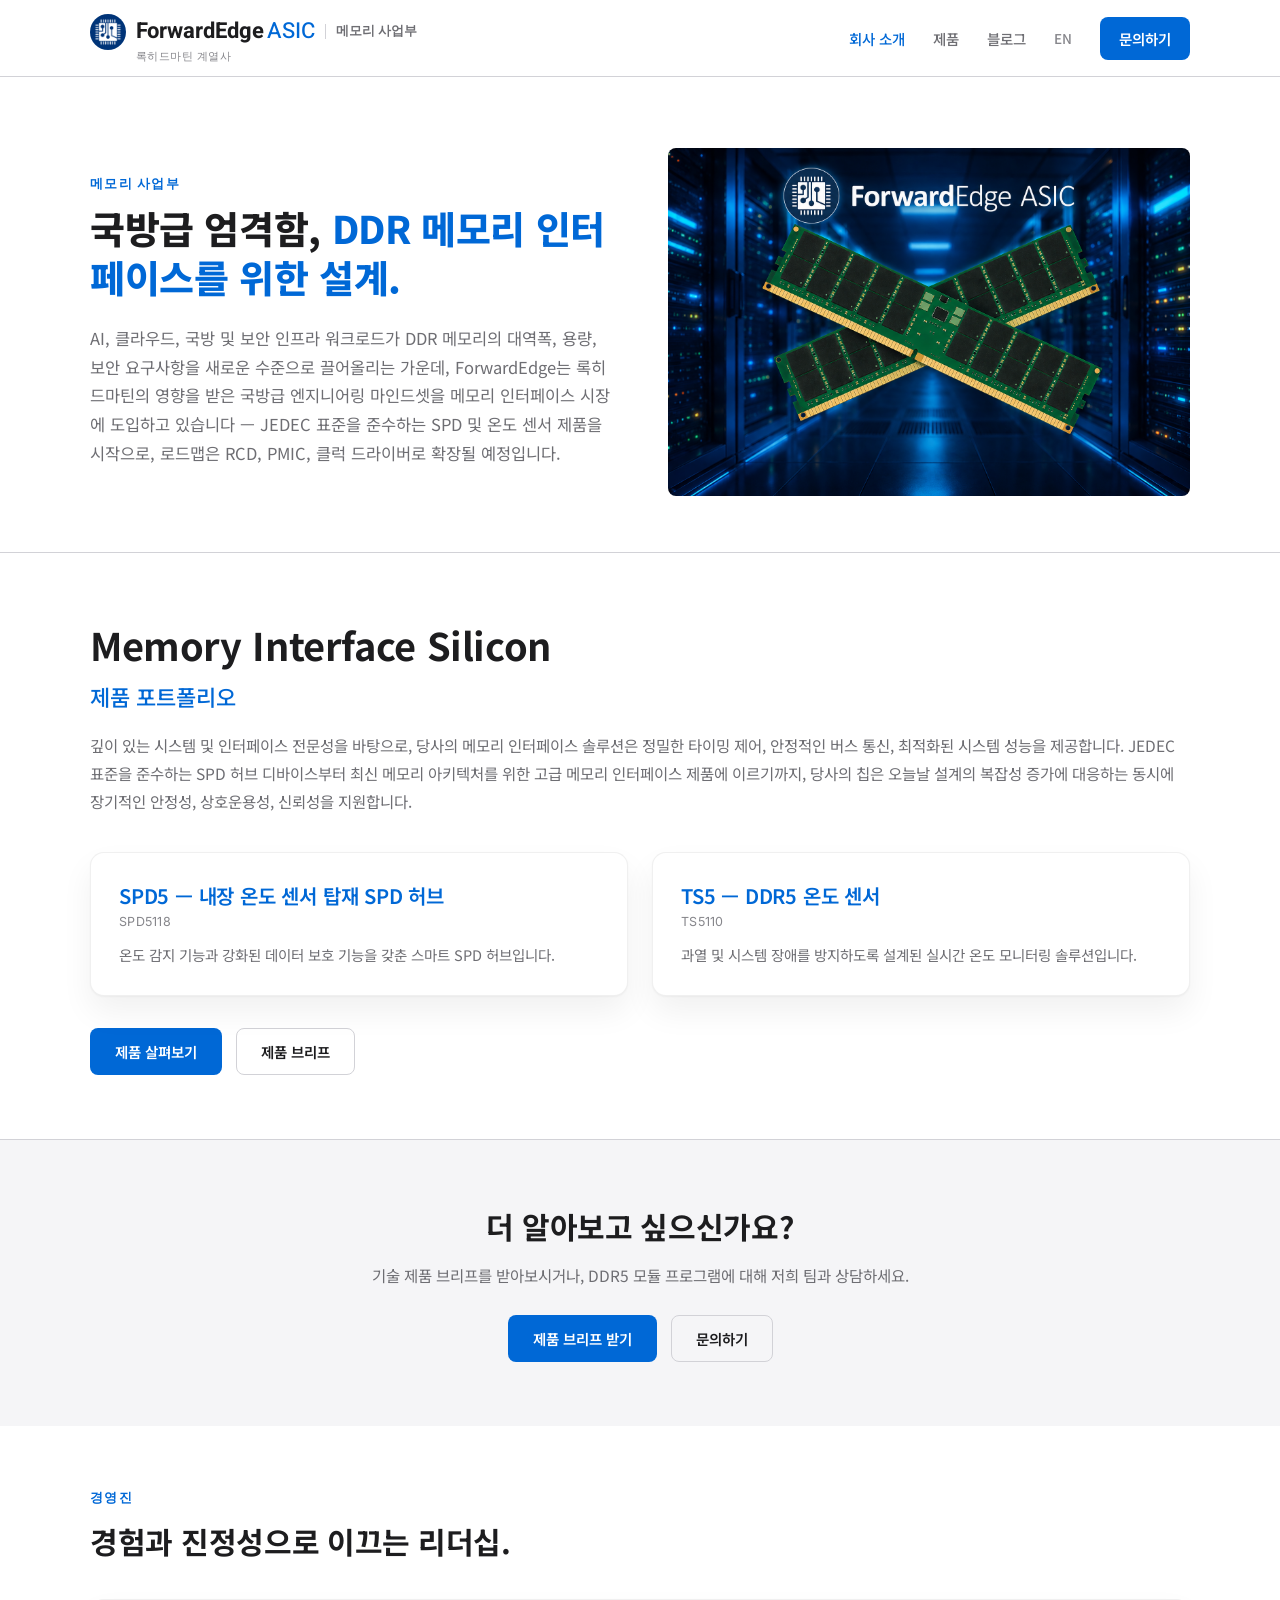
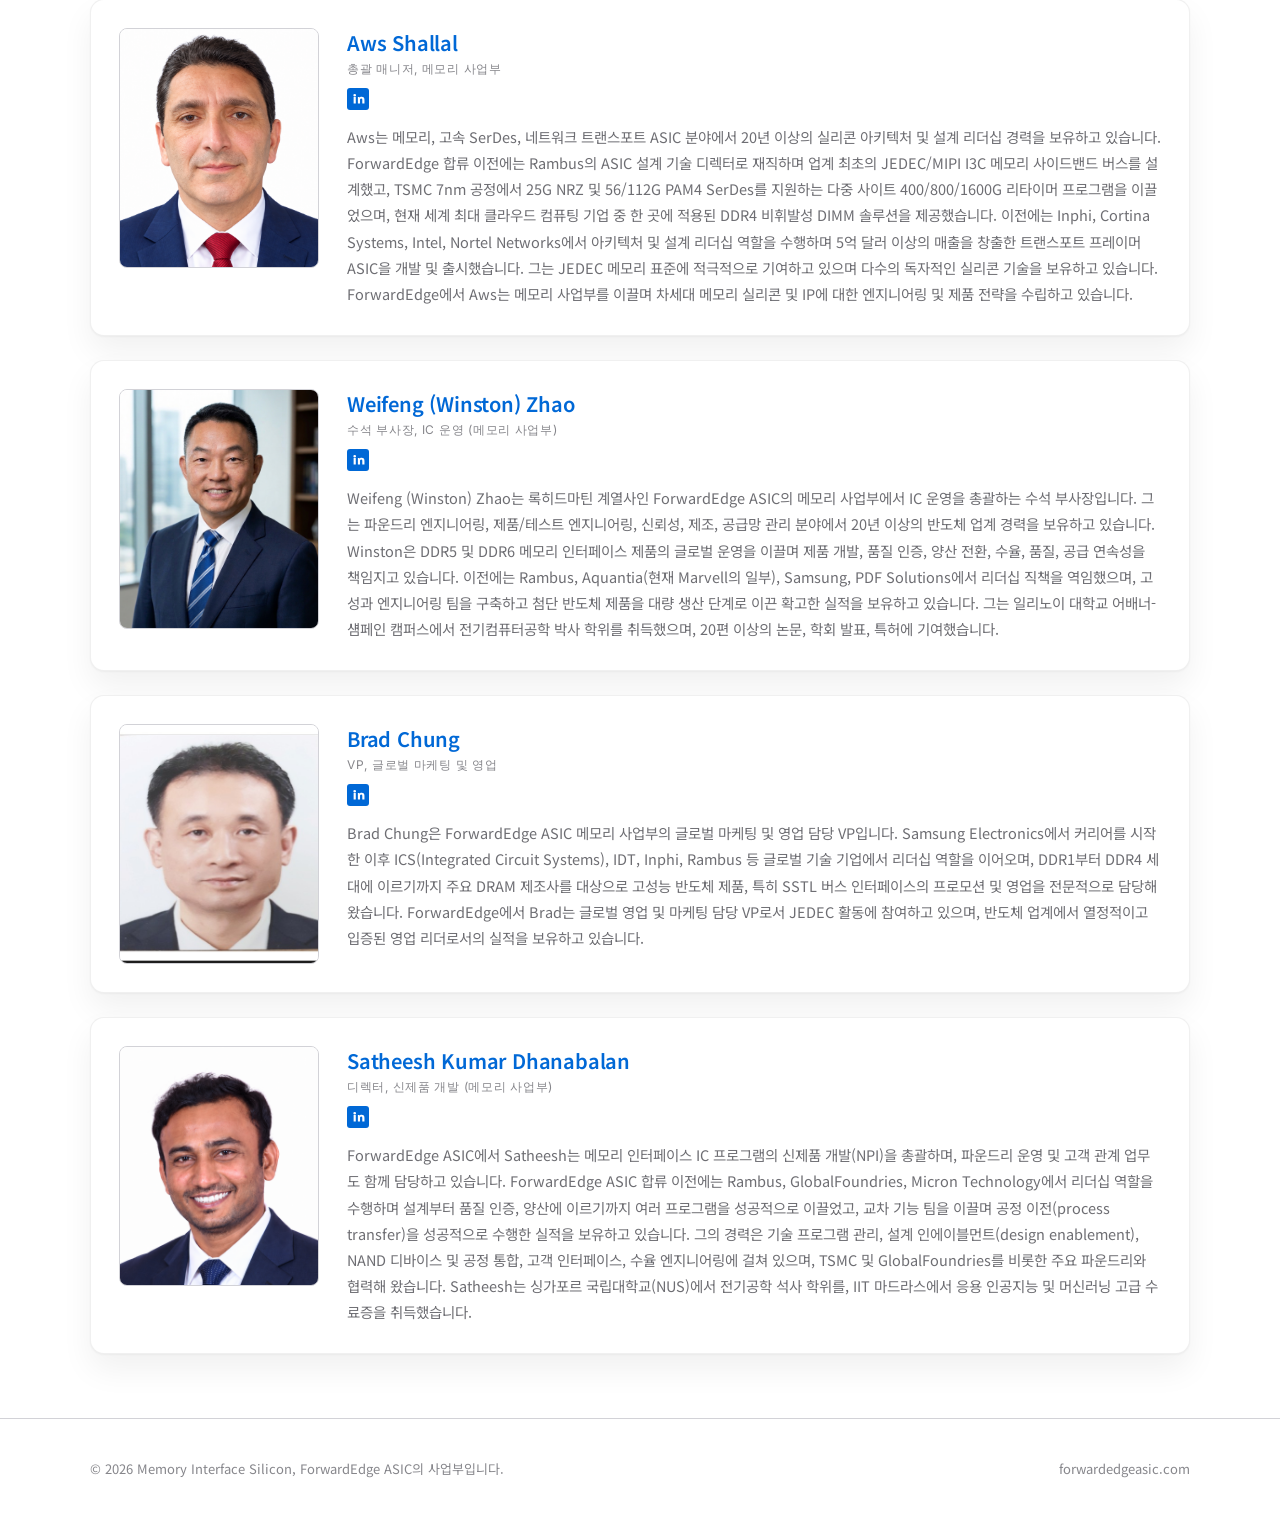
==== commit adbd3ae0: "Add files via upload" ====
--- a/ko/index.html
+++ b/ko/index.html
@@ -49,7 +49,7 @@
   <div class="container two-col" style="align-items: center;">
     <div>
       <div class="eyebrow">메모리 사업부</div>
-      <h1 style="font-size: clamp(32px, 4.4vw, 46px); line-height: 1.25; font-weight: 800; margin-top: 10px;">국방급 엄격함, <span style="color: var(--accent);">DDR 메모리 인터페이스를 위한 설계.</span></h1>
+      <h1 style="font-size: clamp(26px, 3.6vw, 38px); line-height: 1.3; font-weight: 800; margin-top: 10px;">국방급 엄격함, <span style="color: var(--accent);">DDR 메모리 인터페이스를 위한 설계.</span></h1>
       <p style="margin-top: 22px; font-size: 16.5px; line-height: 1.75; color: var(--text-dim);">
         AI, 클라우드, 국방 및 보안 인프라 워크로드가 DDR 메모리의 대역폭, 용량, 보안 요구사항을 새로운 수준으로 끌어올리는 가운데, ForwardEdge는 록히드마틴의 영향을 받은 국방급 엔지니어링 마인드셋을 메모리 인터페이스 시장에 도입하고 있습니다 — JEDEC 표준을 준수하는 SPD 및 온도 센서 제품을 시작으로, 로드맵은 RCD, PMIC, 클럭 드라이버로 확장될 예정입니다.
       </p>
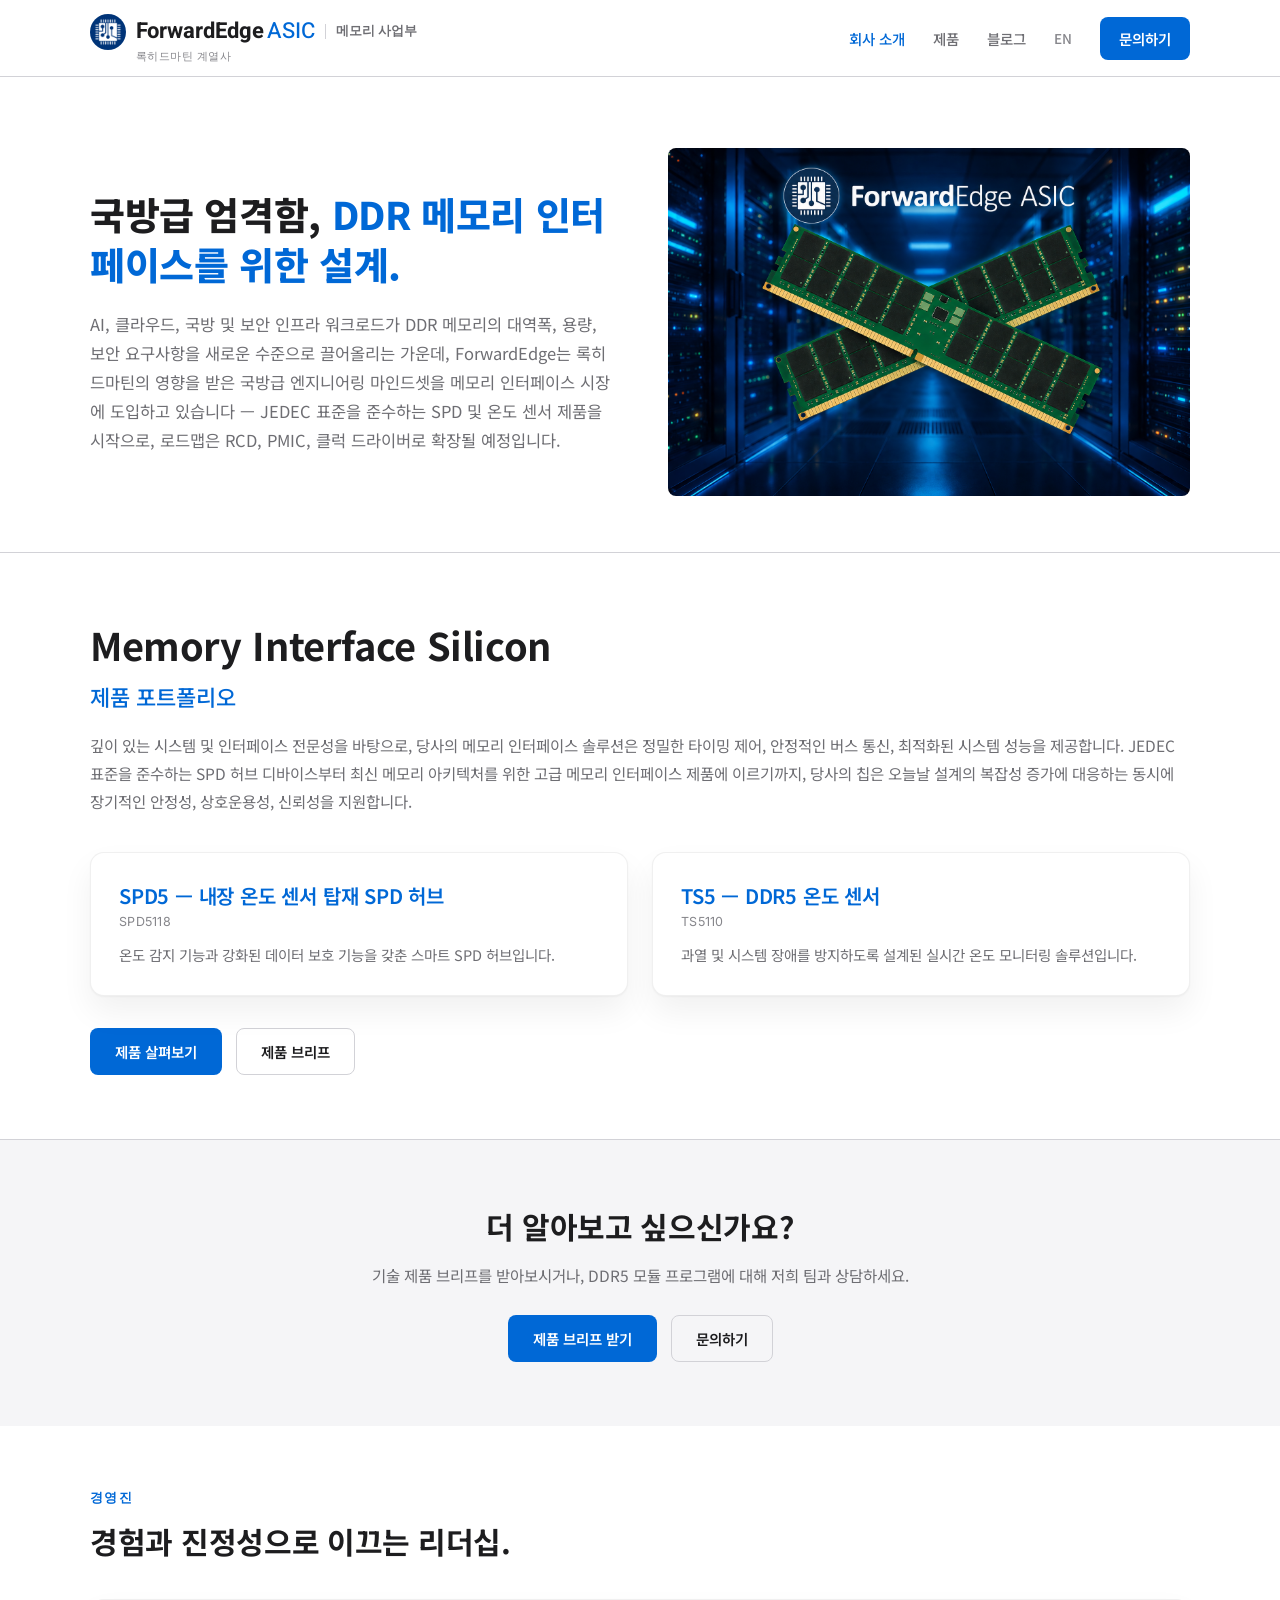
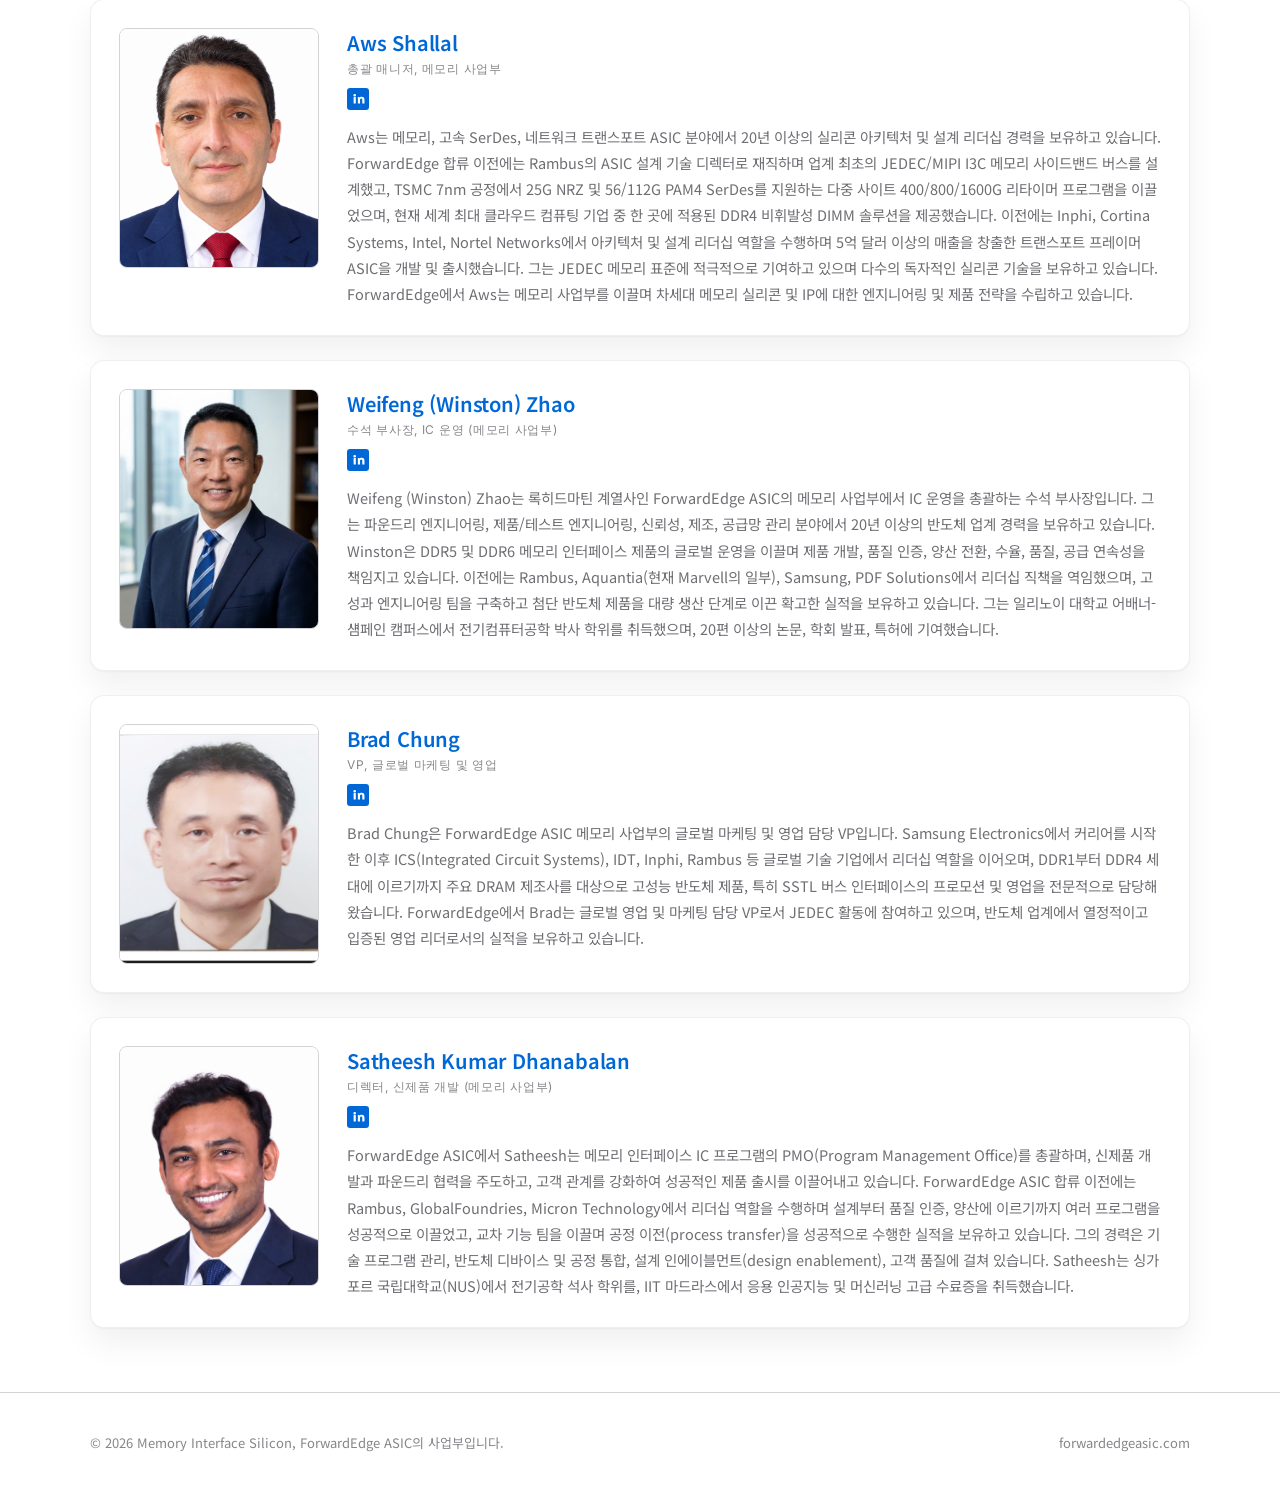
==== commit bf2f85d8: "Add files via upload" ====
--- a/ko/index.html
+++ b/ko/index.html
@@ -48,8 +48,7 @@
 <section class="hero-dotgrid" style="padding: 72px 0 56px; border-bottom: 1px solid var(--border);">
   <div class="container two-col" style="align-items: center;">
     <div>
-      <div class="eyebrow">메모리 사업부</div>
-      <h1 style="font-size: clamp(26px, 3.6vw, 38px); line-height: 1.3; font-weight: 800; margin-top: 10px;">국방급 엄격함, <span style="color: var(--accent);">DDR 메모리 인터페이스를 위한 설계.</span></h1>
+      <h1 style="font-size: clamp(26px, 3.6vw, 38px); line-height: 1.3; font-weight: 800;">국방급 엄격함, <span style="color: var(--accent);">DDR 메모리 인터페이스를 위한 설계.</span></h1>
       <p style="margin-top: 22px; font-size: 16.5px; line-height: 1.75; color: var(--text-dim);">
         AI, 클라우드, 국방 및 보안 인프라 워크로드가 DDR 메모리의 대역폭, 용량, 보안 요구사항을 새로운 수준으로 끌어올리는 가운데, ForwardEdge는 록히드마틴의 영향을 받은 국방급 엔지니어링 마인드셋을 메모리 인터페이스 시장에 도입하고 있습니다 — JEDEC 표준을 준수하는 SPD 및 온도 센서 제품을 시작으로, 로드맵은 RCD, PMIC, 클럭 드라이버로 확장될 예정입니다.
       </p>
@@ -162,7 +161,7 @@
           <a href="https://www.linkedin.com/in/satheeshkumar-dhanabalan-pmp-05179819/" target="_blank" rel="noopener" aria-label="LinkedIn" style="display: inline-flex; align-items: center; justify-content: center; width: 22px; height: 22px; margin-top: 10px; background: var(--accent); border-radius: 3px; color: #fff;">
             <svg width="13" height="13" viewBox="0 0 24 24" fill="currentColor"><path d="M4.98 3.5a2.5 2.5 0 1 1 0 5 2.5 2.5 0 0 1 0-5ZM3 9h4v12H3V9Zm7 0h3.8v1.64h.05c.53-1 1.83-2.05 3.77-2.05C21.7 8.59 23 10.9 23 14.34V21h-4v-5.8c0-1.38-.02-3.16-1.93-3.16-1.93 0-2.23 1.5-2.23 3.06V21h-4V9Z"></path></svg>
           </a>
-          <p style="margin-top: 14px; font-size: 14.5px; line-height: 1.8; color: var(--text-dim);">ForwardEdge ASIC에서 Satheesh는 메모리 인터페이스 IC 프로그램의 신제품 개발(NPI)을 총괄하며, 파운드리 운영 및 고객 관계 업무도 함께 담당하고 있습니다. ForwardEdge ASIC 합류 이전에는 Rambus, GlobalFoundries, Micron Technology에서 리더십 역할을 수행하며 설계부터 품질 인증, 양산에 이르기까지 여러 프로그램을 성공적으로 이끌었고, 교차 기능 팀을 이끌며 공정 이전(process transfer)을 성공적으로 수행한 실적을 보유하고 있습니다. 그의 경력은 기술 프로그램 관리, 설계 인에이블먼트(design enablement), NAND 디바이스 및 공정 통합, 고객 인터페이스, 수율 엔지니어링에 걸쳐 있으며, TSMC 및 GlobalFoundries를 비롯한 주요 파운드리와 협력해 왔습니다. Satheesh는 싱가포르 국립대학교(NUS)에서 전기공학 석사 학위를, IIT 마드라스에서 응용 인공지능 및 머신러닝 고급 수료증을 취득했습니다.</p>
+          <p style="margin-top: 14px; font-size: 14.5px; line-height: 1.8; color: var(--text-dim);">ForwardEdge ASIC에서 Satheesh는 메모리 인터페이스 IC 프로그램의 PMO(Program Management Office)를 총괄하며, 신제품 개발과 파운드리 협력을 주도하고, 고객 관계를 강화하여 성공적인 제품 출시를 이끌어내고 있습니다. ForwardEdge ASIC 합류 이전에는 Rambus, GlobalFoundries, Micron Technology에서 리더십 역할을 수행하며 설계부터 품질 인증, 양산에 이르기까지 여러 프로그램을 성공적으로 이끌었고, 교차 기능 팀을 이끌며 공정 이전(process transfer)을 성공적으로 수행한 실적을 보유하고 있습니다. 그의 경력은 기술 프로그램 관리, 반도체 디바이스 및 공정 통합, 설계 인에이블먼트(design enablement), 고객 품질에 걸쳐 있습니다. Satheesh는 싱가포르 국립대학교(NUS)에서 전기공학 석사 학위를, IIT 마드라스에서 응용 인공지능 및 머신러닝 고급 수료증을 취득했습니다.</p>
         </div>
       </div>
 
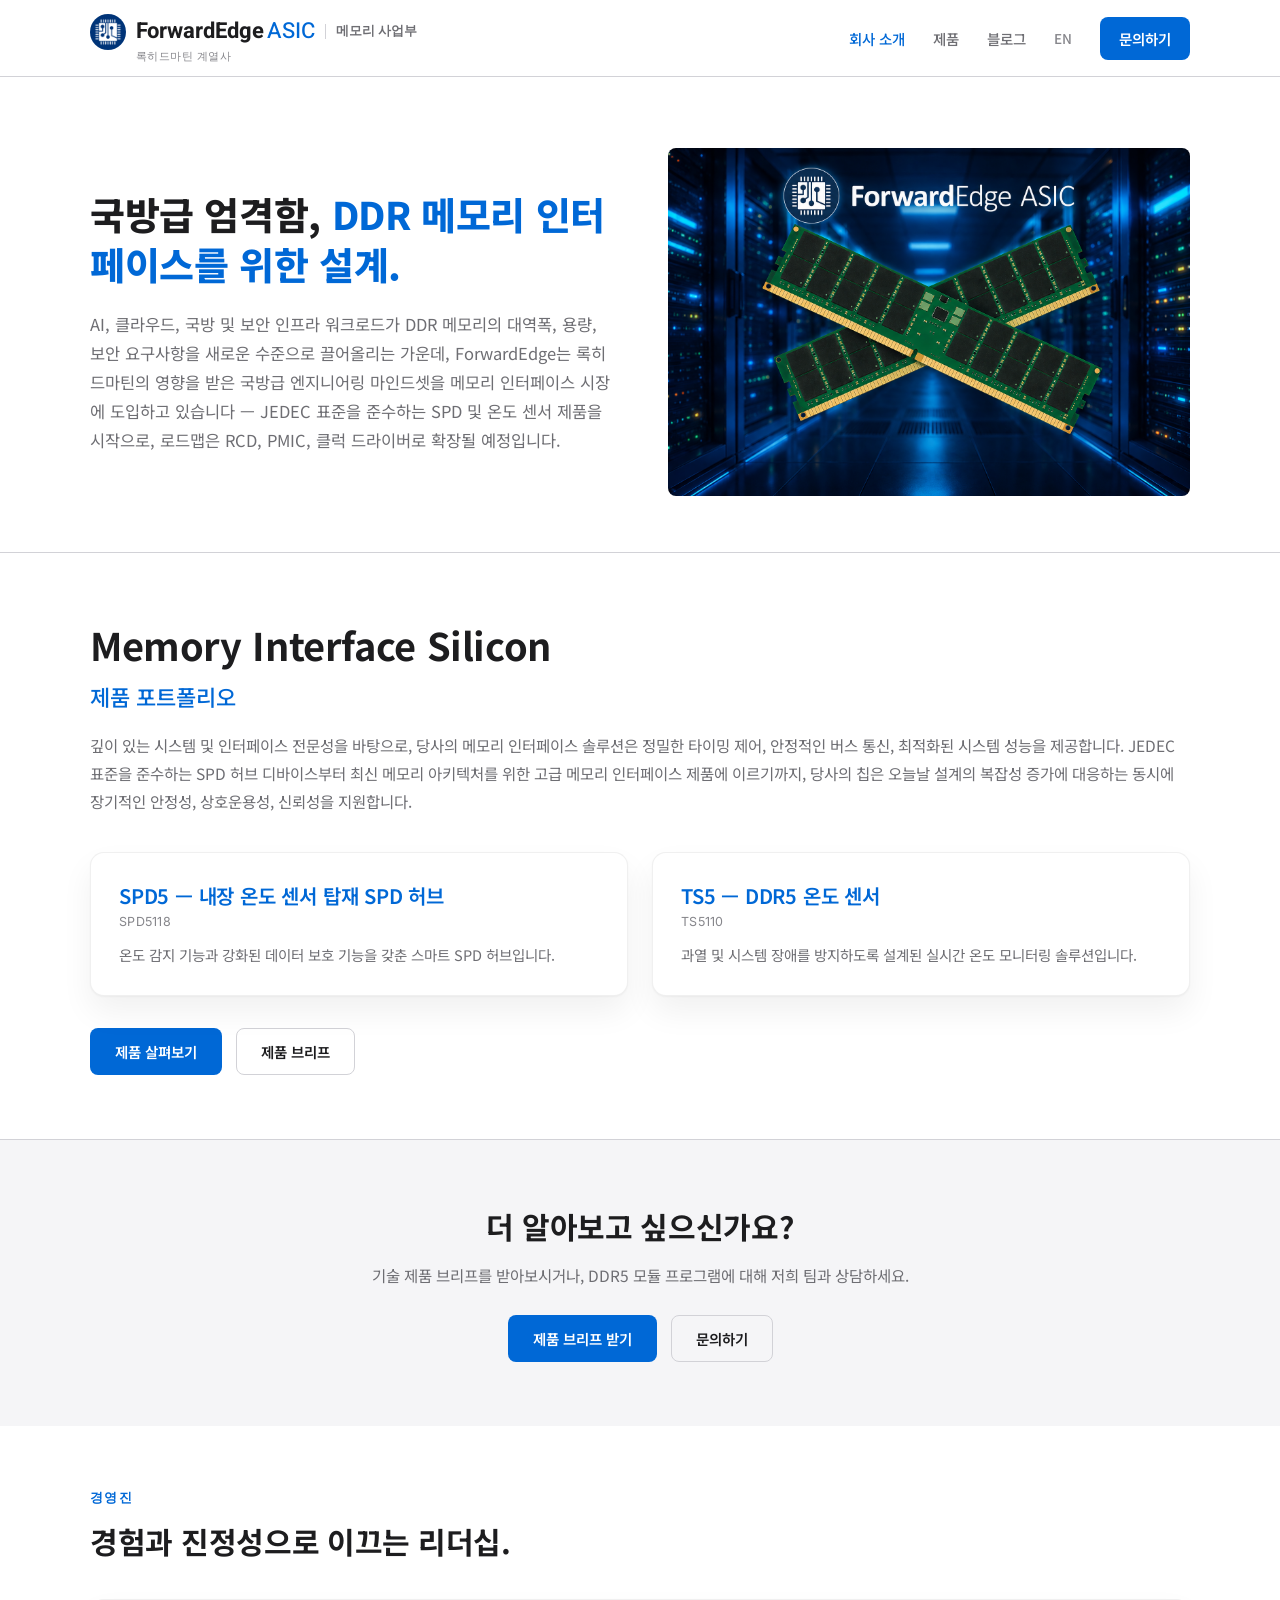
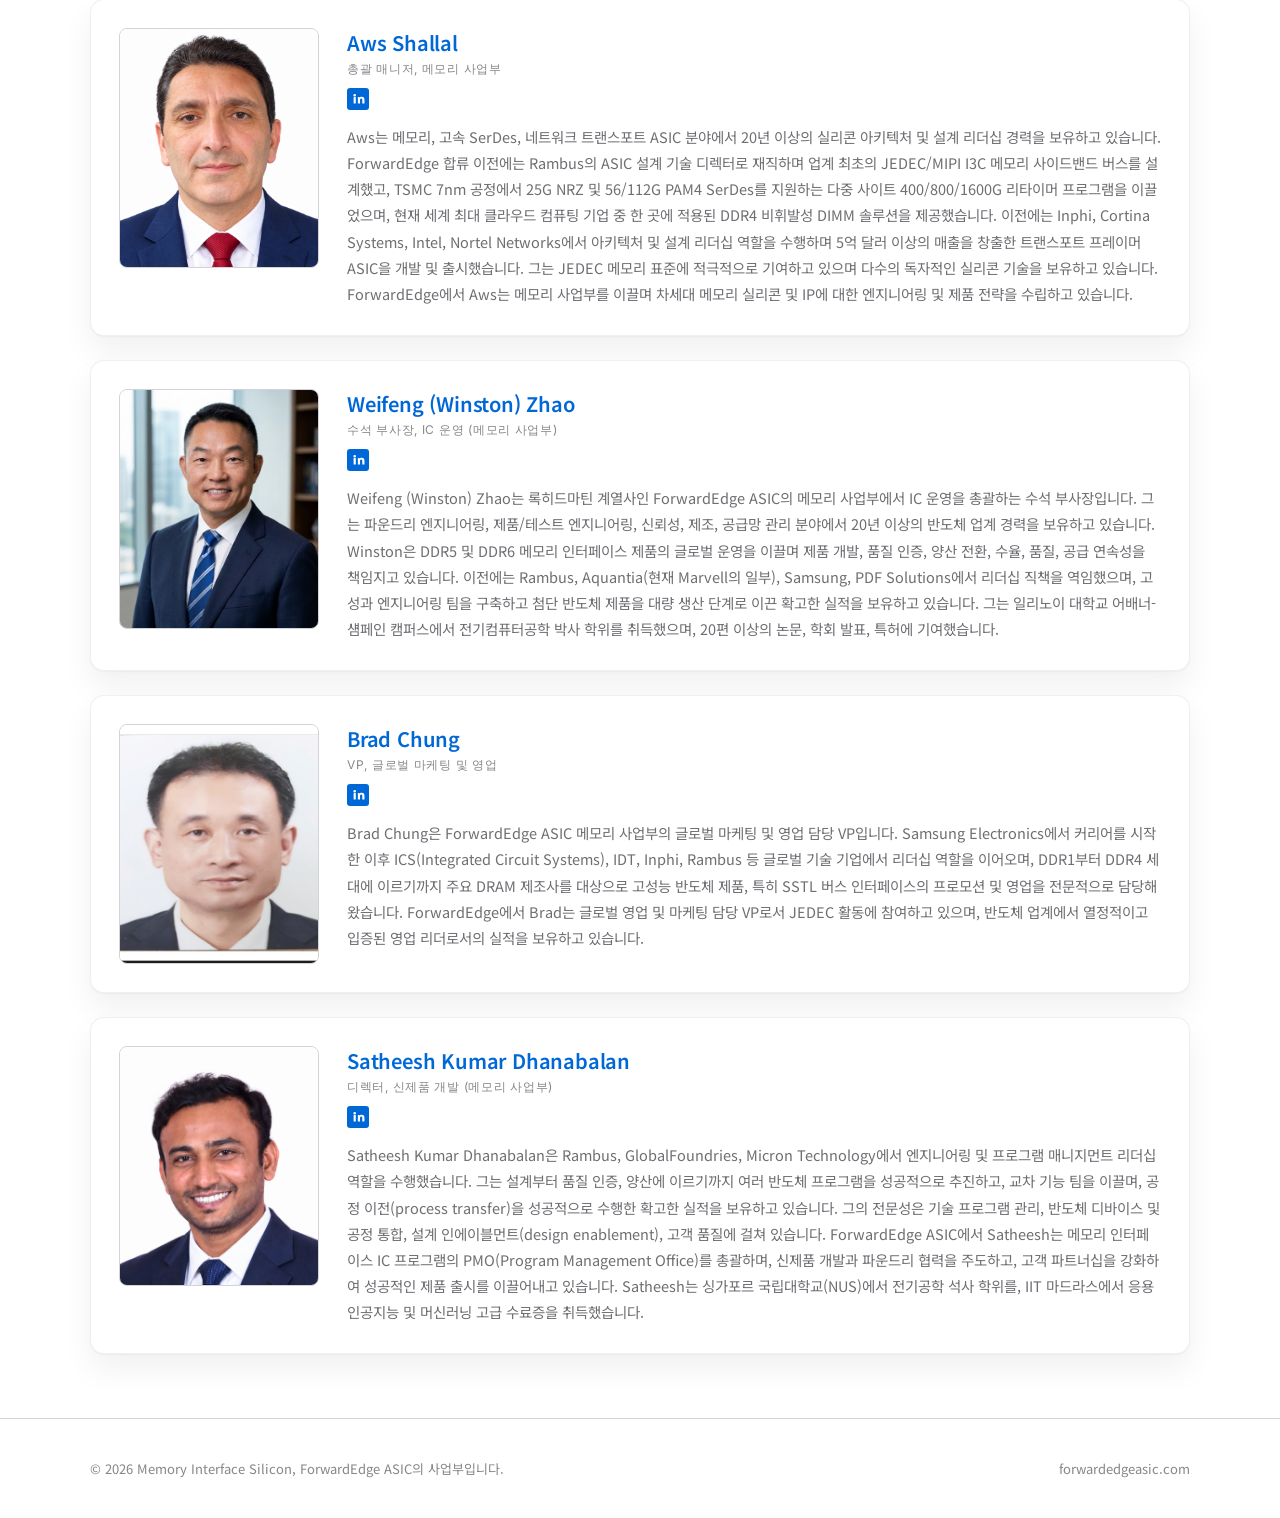
==== commit 844a6210: "Add files via upload" ====
--- a/ko/index.html
+++ b/ko/index.html
@@ -161,7 +161,7 @@
           <a href="https://www.linkedin.com/in/satheeshkumar-dhanabalan-pmp-05179819/" target="_blank" rel="noopener" aria-label="LinkedIn" style="display: inline-flex; align-items: center; justify-content: center; width: 22px; height: 22px; margin-top: 10px; background: var(--accent); border-radius: 3px; color: #fff;">
             <svg width="13" height="13" viewBox="0 0 24 24" fill="currentColor"><path d="M4.98 3.5a2.5 2.5 0 1 1 0 5 2.5 2.5 0 0 1 0-5ZM3 9h4v12H3V9Zm7 0h3.8v1.64h.05c.53-1 1.83-2.05 3.77-2.05C21.7 8.59 23 10.9 23 14.34V21h-4v-5.8c0-1.38-.02-3.16-1.93-3.16-1.93 0-2.23 1.5-2.23 3.06V21h-4V9Z"></path></svg>
           </a>
-          <p style="margin-top: 14px; font-size: 14.5px; line-height: 1.8; color: var(--text-dim);">ForwardEdge ASIC에서 Satheesh는 메모리 인터페이스 IC 프로그램의 PMO(Program Management Office)를 총괄하며, 신제품 개발과 파운드리 협력을 주도하고, 고객 관계를 강화하여 성공적인 제품 출시를 이끌어내고 있습니다. ForwardEdge ASIC 합류 이전에는 Rambus, GlobalFoundries, Micron Technology에서 리더십 역할을 수행하며 설계부터 품질 인증, 양산에 이르기까지 여러 프로그램을 성공적으로 이끌었고, 교차 기능 팀을 이끌며 공정 이전(process transfer)을 성공적으로 수행한 실적을 보유하고 있습니다. 그의 경력은 기술 프로그램 관리, 반도체 디바이스 및 공정 통합, 설계 인에이블먼트(design enablement), 고객 품질에 걸쳐 있습니다. Satheesh는 싱가포르 국립대학교(NUS)에서 전기공학 석사 학위를, IIT 마드라스에서 응용 인공지능 및 머신러닝 고급 수료증을 취득했습니다.</p>
+          <p style="margin-top: 14px; font-size: 14.5px; line-height: 1.8; color: var(--text-dim);">Satheesh Kumar Dhanabalan은 Rambus, GlobalFoundries, Micron Technology에서 엔지니어링 및 프로그램 매니지먼트 리더십 역할을 수행했습니다. 그는 설계부터 품질 인증, 양산에 이르기까지 여러 반도체 프로그램을 성공적으로 추진하고, 교차 기능 팀을 이끌며, 공정 이전(process transfer)을 성공적으로 수행한 확고한 실적을 보유하고 있습니다. 그의 전문성은 기술 프로그램 관리, 반도체 디바이스 및 공정 통합, 설계 인에이블먼트(design enablement), 고객 품질에 걸쳐 있습니다. ForwardEdge ASIC에서 Satheesh는 메모리 인터페이스 IC 프로그램의 PMO(Program Management Office)를 총괄하며, 신제품 개발과 파운드리 협력을 주도하고, 고객 파트너십을 강화하여 성공적인 제품 출시를 이끌어내고 있습니다. Satheesh는 싱가포르 국립대학교(NUS)에서 전기공학 석사 학위를, IIT 마드라스에서 응용 인공지능 및 머신러닝 고급 수료증을 취득했습니다.</p>
         </div>
       </div>
 
--- a/assets/css/style.css
+++ b/assets/css/style.css
@@ -83,15 +83,19 @@
   border-bottom: 1px solid var(--border);
 }
 .site-header .container { display: flex; align-items: center; justify-content: space-between; height: var(--header-height); gap: 24px; }
-.brand { display: flex; flex-direction: column; line-height: 1.15; }
-.brand-row { display: flex; align-items: center; gap: 10px; }
-.brand-link { display: flex; align-items: center; gap: 10px; }
+.brand { display: flex; flex-direction: column; line-height: 1.15; min-width: 0; }
+.brand-row { display: flex; align-items: center; gap: 10px; flex-wrap: wrap; row-gap: 2px; }
+.brand-link { display: flex; align-items: center; gap: 10px; flex-shrink: 0; }
 .brand-link img { width: 36px; height: 36px; border-radius: 50%; flex-shrink: 0; display: block; }
 .brand-name { font-family: 'Heebo', sans-serif; font-size: 22px; }
 .brand-name .fw { font-weight: 700; color: var(--text); }
 .brand-name .asic { font-weight: 500; color: var(--accent); margin-left: 3px; }
-.brand-division { font-family: 'Inter', sans-serif; font-weight: 600; font-size: 12.5px; color: var(--text-dim); padding-left: 10px; border-left: 1px solid var(--border); white-space: nowrap; }
+.brand-division { font-family: 'Inter', sans-serif; font-weight: 600; font-size: 12.5px; color: var(--text-dim); padding-left: 10px; border-left: 1px solid var(--border); white-space: nowrap; flex-shrink: 0; }
 .brand-tag { margin-left: 46px; font-family: 'Inter', sans-serif; font-weight: 500; font-size: 11px; color: var(--text-faint); letter-spacing: 0.04em; }
+@media (max-width: 420px) {
+  .brand-division { padding-left: 0; border-left: none; margin-left: 46px; flex-basis: 100%; }
+  .brand-tag { font-size: 10px; }
+}
 
 .nav-desktop { display: flex; align-items: center; gap: 28px; flex-wrap: wrap; }
 .nav-desktop a:not(.btn) { color: var(--text-dim); font-size: 14.5px; font-weight: 500; transition: color 0.15s ease; }
